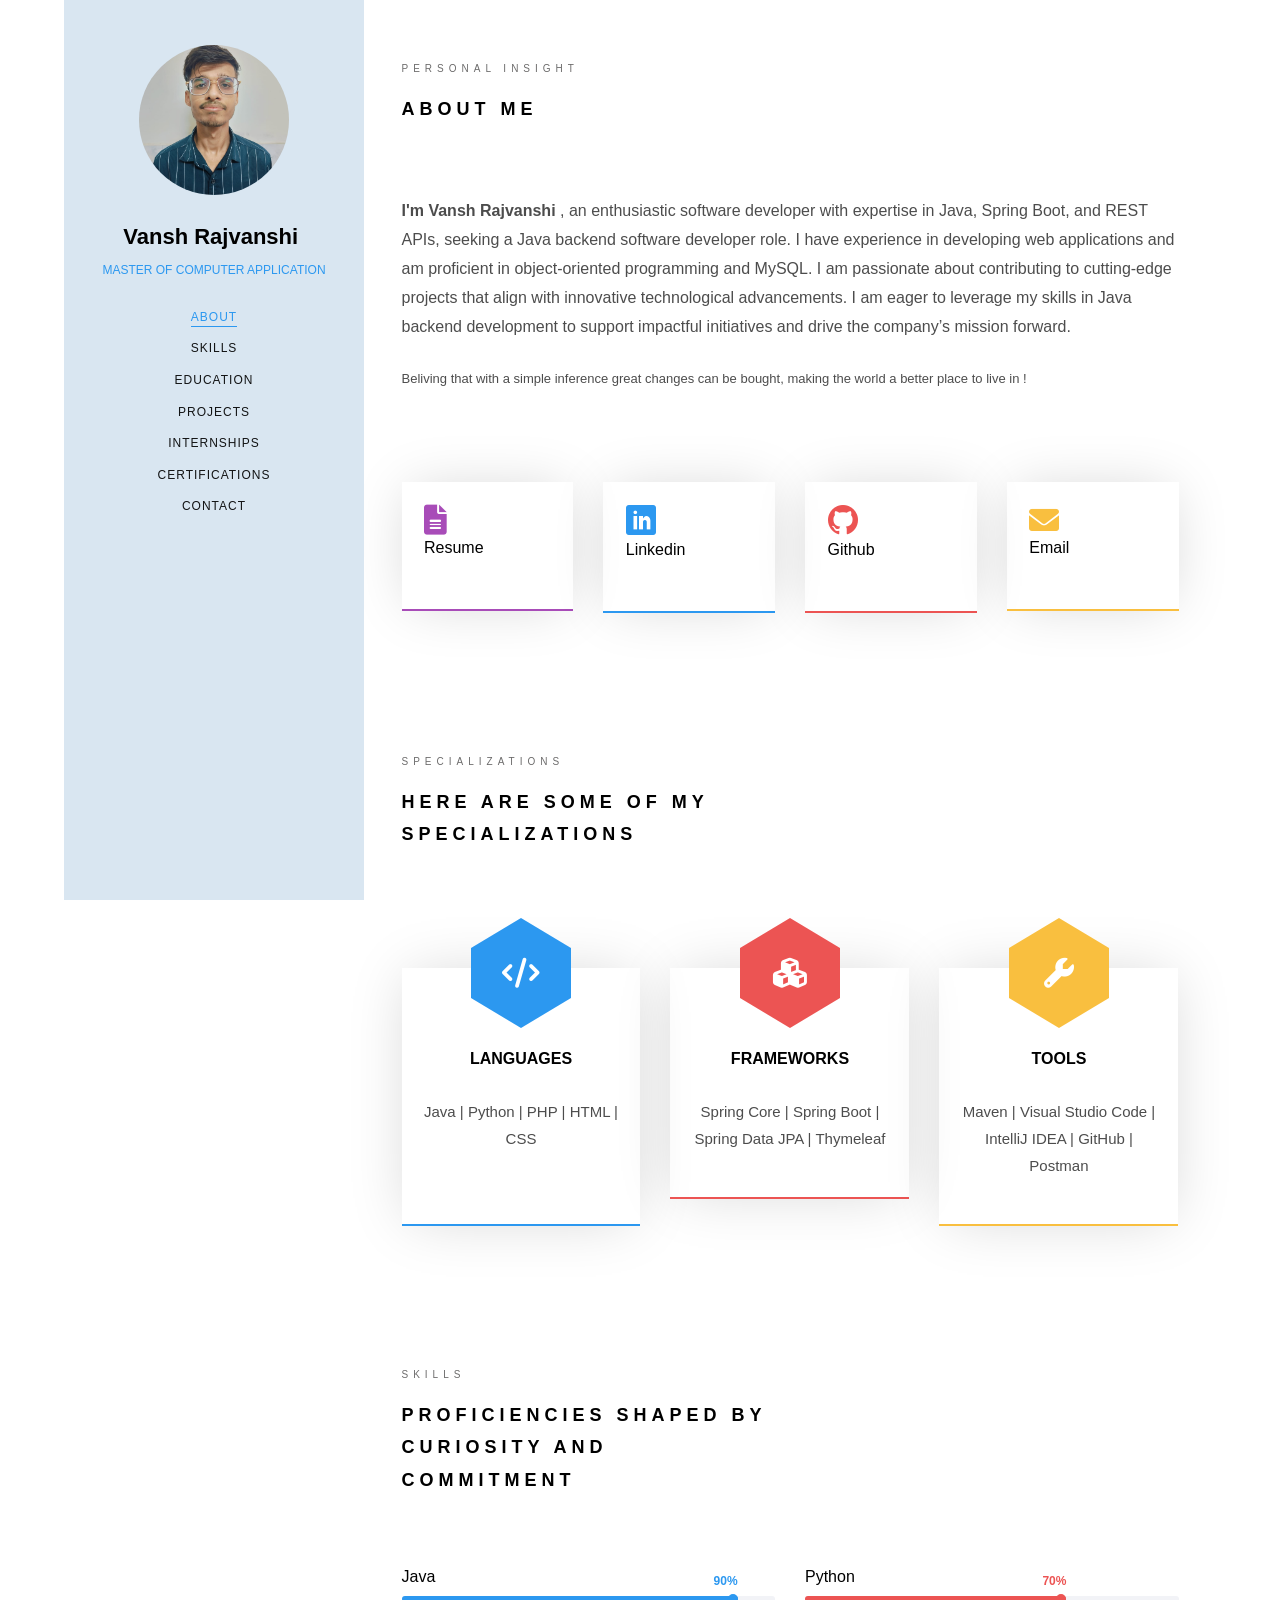
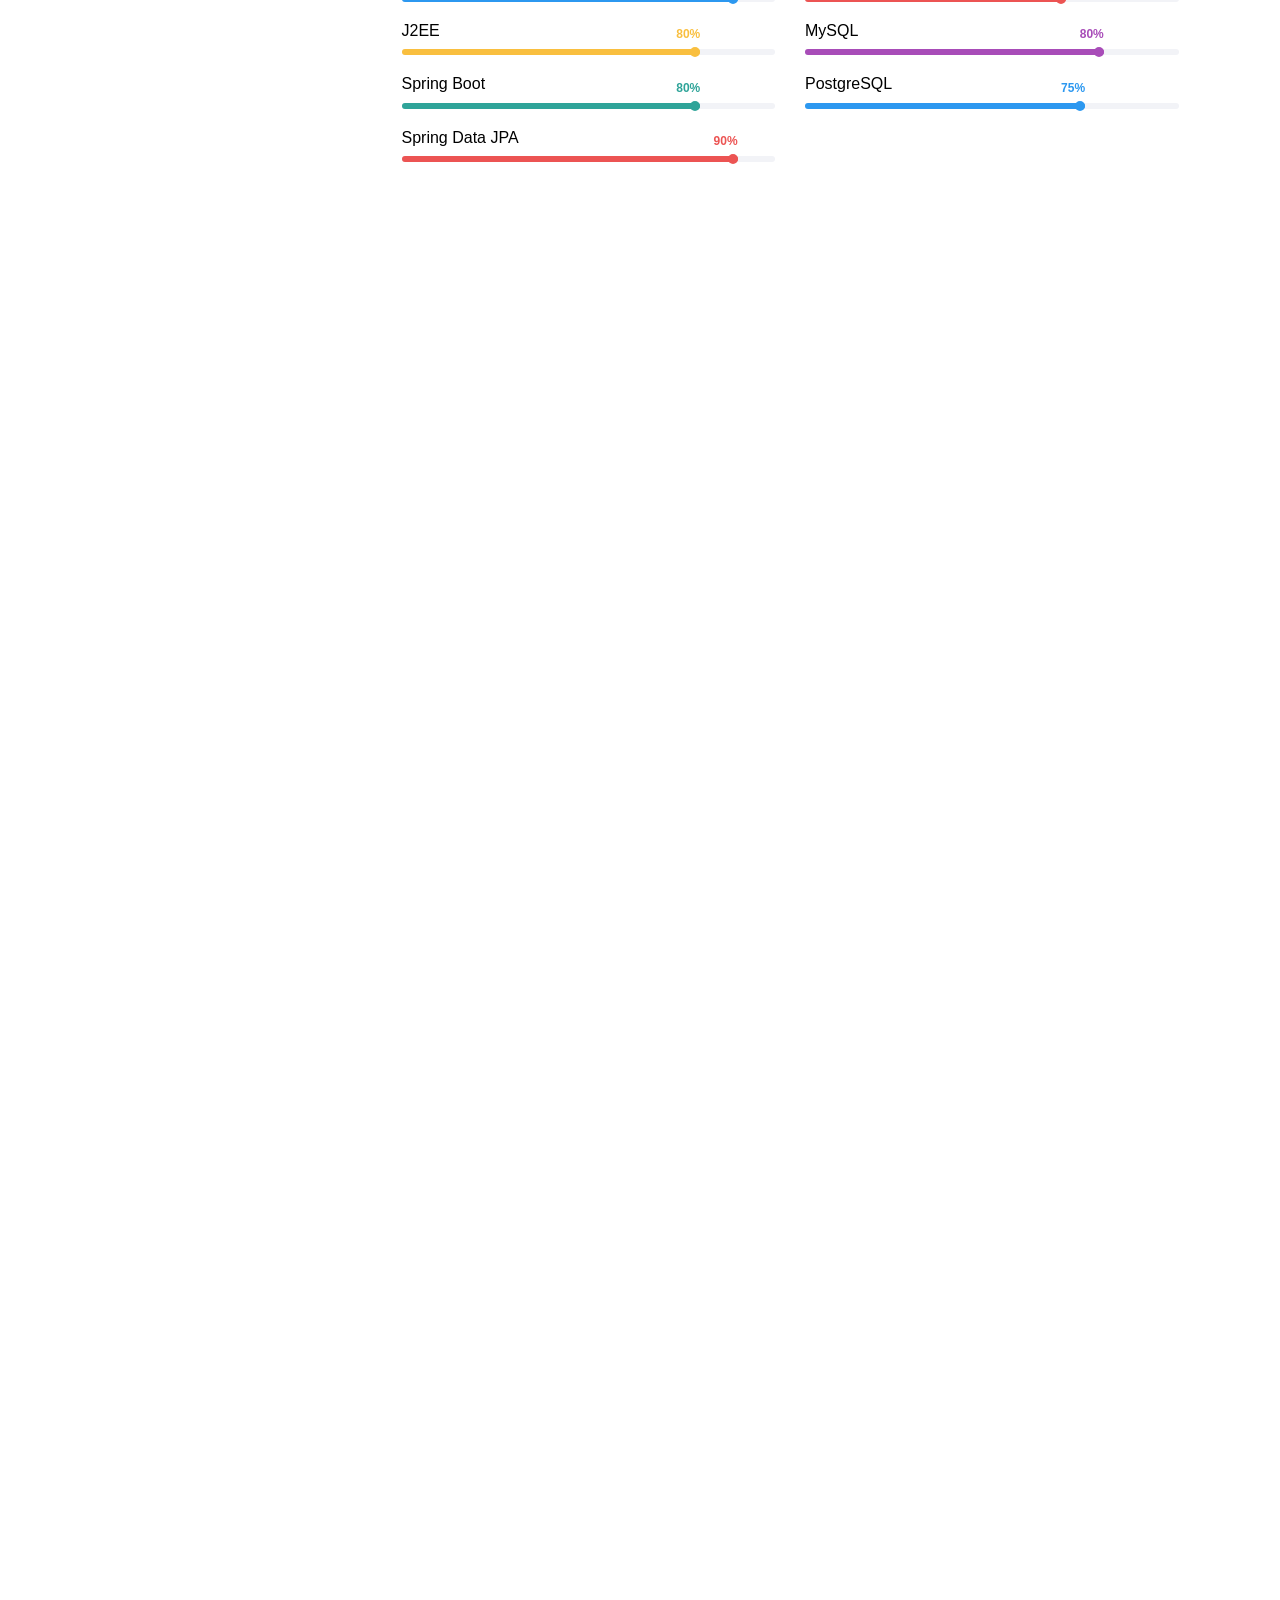
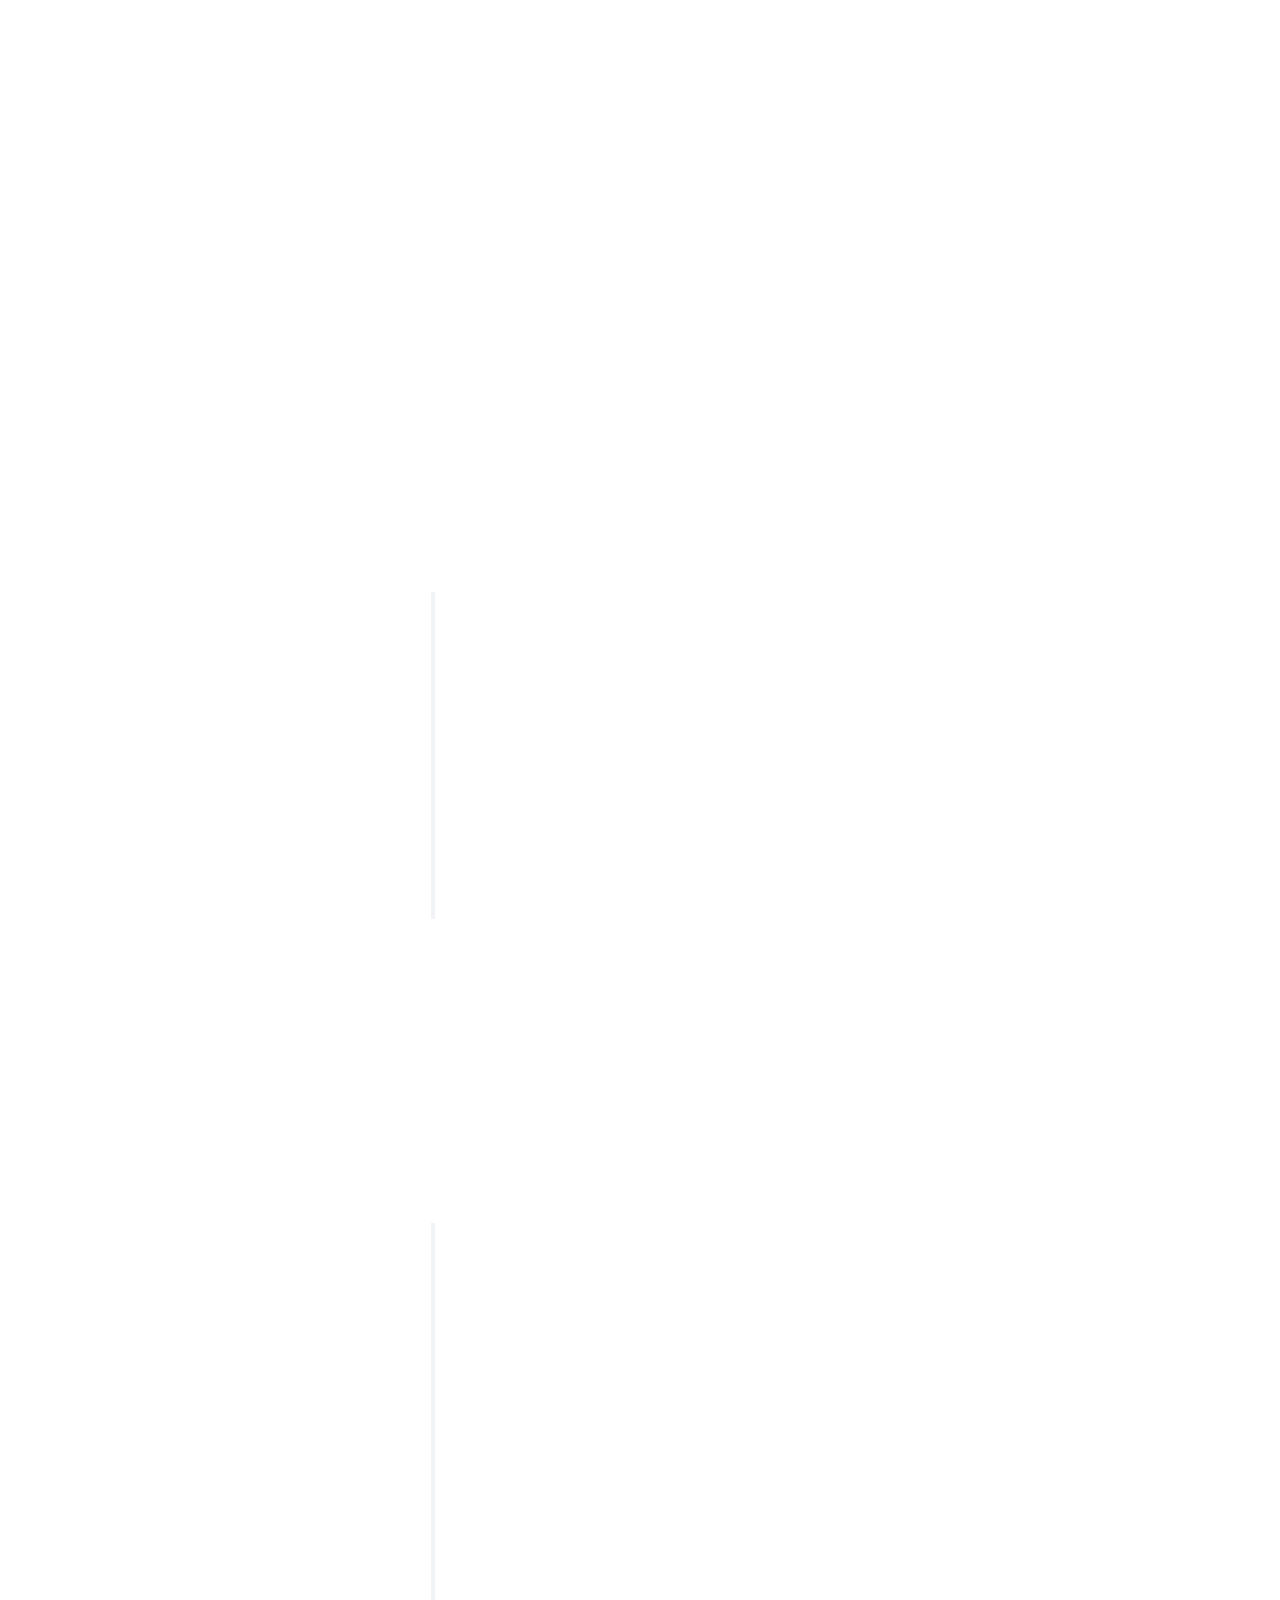
==== index.html @ 8a9438b8 "Add files via upload" ====
<!DOCTYPE HTML>
<html>

<head>
	<meta charset="utf-8">
	<meta http-equiv="X-UA-Compatible" content="IE=edge">
	<!-- Your Name in all caps -->
	<title>Vansh Rajvanshi</title>
	<meta name="viewport" content="width=device-width, initial-scale=1">
	<meta name="description" content="" />
	<meta name="keywords" content="" />
	<meta name="author" content="" />

	<meta property="og:title" content="" />
	<meta property="og:image" content="" />
	<meta property="og:url" content="" />
	<meta property="og:site_name" content="" />
	<meta property="og:description" content="" />
	<meta name="twitter:title" content="" />
	<meta name="twitter:image" content="" />
	<meta name="twitter:url" content="" />
	<meta name="twitter:card" content="" />

	<link rel="shortcut icon" href="images/christ_logo_color_circular.png" type="image/x-icon">

	<link href="https://fonts.googleapis.com/css?family=Quicksand:300,400,500,700" rel="stylesheet">
	<link href="https://fonts.googleapis.com/css?family=Playfair+Display:400,400i,700" rel="stylesheet">

	<link rel="stylesheet" href="css/animate.css">

	<link rel="stylesheet" href="css/icomoon.css">

	<link rel="stylesheet" href="css/bootstrap.css">

	<link rel="stylesheet" href="css/flexslider.css">

	<link rel="stylesheet" href="fonts/flaticon/font/flaticon.css">

	<link rel="stylesheet" href="css/owl.carousel.min.css">
	<link rel="stylesheet" href="css/owl.theme.default.min.css">

	<link rel="stylesheet" href="css/style.css">

	<link rel="stylesheet" href="https://cdnjs.cloudflare.com/ajax/libs/font-awesome/6.0.0-beta3/css/all.min.css">



	<script src="js/modernizr-2.6.2.min.js"></script>

</head>

<body>
	<!-- <nav id="brochure-main-menu" role="navigation" class="navbar_main">
		<div class="logo">
			<a href="https://sxca.edu.in/"><img src="images/download (1).jpeg" alt="University Logo"></a>St. Xavier's College
		</div>
	</nav> -->

	<div id="colorlib-page">
		<div class="container-wrap">
			<a href="#" class="js-colorlib-nav-toggle colorlib-nav-toggle" data-toggle="collapse" data-target="#navbar"
				aria-expanded="false" aria-controls="navbar"><i></i></a>
			<aside id="colorlib-aside" role="complementary" class="border js-fullheight">
				<div class="text-center">
					<div class="author-img" style="background-image: url(images/resumephoto.jpg);"></div>
					<!-- Add your name -->
					<h1 id="colorlib-logo"><a href="index.html">Vansh Rajvanshi</a></h1>
					<span class="position"><a
							href="https://www.upes.ac.in/admissions/mca">Master
							of Computer Application</a></span>
				</div>
				<nav id="colorlib-main-menu" role="navigation" class="navbar">
					<div id="navbar" class="collapse">
						<ul>

							<li><a href="#" data-nav-section="about">About</a></li>
							<li><a href="#" data-nav-section="skills">Skills</a></li>
							<li><a href="#" data-nav-section="education">Education</a></li>
							<li><a href="#" data-nav-section="projects">Projects</a></li>
							<li><a href="#" data-nav-section="internship">Internships</a></li>
							<li><a href="#" data-nav-section="certificate">Certifications</a></li>
							<li><a href="#" data-nav-section="contact">Contact</a></li>

						</ul>

					</div>
					<!-- <a class="brochure-link" href="https://cs-placements.github.io/mds-2023-25/" target="_blank">CLASS
						2023 - 25</a> -->
				</nav>




			</aside>


			<div id="colorlib-main">

				<section class="colorlib-about" data-section="about">
					<div class="colorlib-narrow-content">
						<div class="row">
							<div class="col-md-12">
								<div class="row row-bottom-padded-sm animate-box" data-animate-effect="fadeInLeft">
									<div class="col-md-12">
										<div class="about-desc">
											<span class="heading-meta">Personal Insight</span>
											<h2 class="colorlib-heading">About Me</h2>
											<!-- Change content of paragraph tag -->
											<p>
												<font size="3.5"><strong>I'm Vansh Rajvanshi </strong>, an enthusiastic software developer with expertise in Java, Spring Boot, and REST APIs, seeking a Java backend software developer role. I have experience in developing web applications and am proficient in object-oriented programming and MySQL. I am passionate about contributing to cutting-edge projects that align with innovative technological advancements. I am eager to leverage my skills in Java backend development to support impactful initiatives and drive the company’s mission forward.</font>
											</p>
											<font size="2.8">Beliving that with a simple inference great changes can be
												bought, making the world a better place to live in ! </font>
											<p>&nbsp;<br>&nbsp;</p>

										</div>
									</div>
								</div>
								<div class="row">
									<div class="col-md-3 animate-box" data-animate-effect="fadeInLeft">
										<!-- Edit google drive Link -->
										<a href="https://drive.google.com/file/d/1S_hrROeA42HCPHETrf3MMw9Dq-AOpuk0/view?usp=drive_link"
											target="_blank">
											<div class="services color-4">
												<span class="icon2">
													<i class="fas fa-file-alt"></i>
													<h3>Resume</h3>
												</span>
											</div>
										</a>
									</div>

									<div class="col-md-3 animate-box" data-animate-effect="fadeInLeft">
										<!-- Edit Link -->
										<a href="https://www.linkedin.com/in/vansh-rajvanshi-6b6524280/" target="_blank">
											<div class="services color-1">
												<span class="icon2">
													<i class="icon-linkedin2"></i>
													<h3>Linkedin</h3>
												</span>
											</div>
										</a>
									</div>

									<div class="col-md-3 animate-box" data-animate-effect="fadeInRight">
										<!-- Edit Link -->
										<a href="https://github.com/vansh-rajvanshi" target="_blank">
											<div class="services color-2">
												<span class="icon2">
													<i class="icon-github"></i>
													<h3>Github</h3>
												</span>
											</div>
										</a>
									</div>

									<!-- Remove this div if you don't have account on Kaggle -->
									<div class="col-md-3 animate-box" data-animate-effect="fadeInTop">
										<a href="mailto:vanshrajvanshi2001@gmail.com"> <!-- Replace with your email address -->
											<div class="services color-3">
												<span class="icon2">
													<i class="fas fa-envelope"></i>
													<h3>Email</h3>
												</span>
											</div>
										</a>
									</div>									
								</div>

							</div>
						</div>
					</div>
				</section>

				<section class="colorlib-services" data-section="services">
					<div class="colorlib-narrow-content">
						<div class="row">
							<div class="col-md-6 col-md-offset-3 col-md-pull-3 animate-box"
								data-animate-effect="fadeInLeft">
								<span class="heading-meta">Specializations</span>
								<h2 class="colorlib-heading">Here are some of my specializations</h2>
							</div>
						</div>
						<div class="row row-pt-md">
							<div class="col-md-4 text-center animate-box">
								<div class="services color-1">
									<span class="icon">
										<i class="fa-solid fa-code"></i>
									</span>
									<div class="desc">
										<!-- Edit content for your specialization -->
										<h3>Languages</h3>
										<p>Java | Python | PHP | HTML | CSS
											<br><br>
										</p>
									</div>
								</div>
							</div>

							<!-- Remove this div if you have only one specialization -->
							<div class="col-md-4 text-center animate-box">
								<div class="services color-2">
									<span class="icon">
										<i class="fa-solid fa-cubes"></i>
									</span>
									<div class="desc">
										<!-- Edit content for your specialization -->
										<h3>Frameworks</h3>
										<p>Spring Core | Spring Boot | Spring Data JPA | Thymeleaf </p>
									</div>
								</div>
							</div>

							<!-- Remove this div if you have only two specialization -->
							<div class="col-md-4 text-center animate-box">
								<div class="services color-3">
									<span class="icon">
										<i class="fa-solid fa-wrench"></i>
									</span>
									<div class="desc">
										<!-- Edit content for your specialization -->
										<h3>Tools</h3>
										<p>Maven | Visual Studio Code | IntelliJ IDEA | GitHub | Postman</p>
									</div>
								</div>
							</div>

				</section>


				<section class="colorlib-skills" data-section="skills">
					<div class="colorlib-narrow-content">
						<div class="row">
							<div class="col-md-6 col-md-offset-3 col-md-pull-3 animate-box"
								data-animate-effect="fadeInLeft">
								<span class="heading-meta">Skills</span>
								<h2 class="colorlib-heading animate-box">Proficiencies shaped by curiosity and
									commitment</h2>
							</div>
						</div>
						<div class="row">

							<!-- Edit content based on your Skills and percentages -->
							<div class="col-md-6 animate-box" data-animate-effect="fadeInLeft">
								<div class="progress-wrap">
									<h3>Java</h3>
									<div class="progress">
										<div class="progress-bar color-1" role="progressbar" aria-valuenow="90"
											aria-valuemin="0" aria-valuemax="100" style="width:90%">
											<span>90%</span>
										</div>
									</div>
								</div>
							</div>

							<div class="col-md-6 animate-box" data-animate-effect="fadeInRight">
								<div class="progress-wrap">
									<h3>Python</h3>
									<div class="progress">
										<div class="progress-bar color-2" role="progressbar" aria-valuenow="70%"
											aria-valuemin="0" aria-valuemax="100" style="width:70%">
											<span>70%</span>
										</div>
									</div>
								</div>
							</div>

							<div class="col-md-6 animate-box" data-animate-effect="fadeInLeft">
								<div class="progress-wrap">
									<h3>J2EE</h3>
									<div class="progress">
										<div class="progress-bar color-3" role="progressbar" aria-valuenow="80"
											aria-valuemin="0" aria-valuemax="100" style="width:80%">
											<span>80%</span>
										</div>
									</div>
								</div>
							</div>

							<div class="col-md-6 animate-box" data-animate-effect="fadeInRight">
								<div class="progress-wrap">
									<h3>MySQL</h3>
									<div class="progress">
										<div class="progress-bar color-4" role="progressbar" aria-valuenow="80"
											aria-valuemin="0" aria-valuemax="100" style="width:80%">
											<span>80%</span>
										</div>
									</div>
								</div>
							</div>

							<div class="col-md-6 animate-box" data-animate-effect="fadeInLeft">
								<div class="progress-wrap">
									<h3>Spring Boot</h3>
									<div class="progress">
										<div class="progress-bar color-5" role="progressbar" aria-valuenow="80"
											aria-valuemin="0" aria-valuemax="100" style="width:80%">
											<span>80%</span>
										</div>
									</div>
								</div>
							</div>

							<div class="col-md-6 animate-box" data-animate-effect="fadeInLeft">
								<div class="progress-wrap">
									<h3>PostgreSQL</h3>
									<div class="progress">
										<div class="progress-bar color-1" role="progressbar" aria-valuenow="75"
											aria-valuemin="0" aria-valuemax="100" style="width:75%">
											<span>75%</span>
										</div>
									</div>
								</div>
							</div>

							<div class="col-md-6 animate-box" data-animate-effect="fadeInLeft">
								<div class="progress-wrap">
									<h3>Spring Data JPA</h3>
									<div class="progress">
										<div class="progress-bar color-2" role="progressbar" aria-valuenow="90"
											aria-valuemin="0" aria-valuemax="100" style="width:90%">
											<span>90%</span>
										</div>
									</div>
								</div>
							</div>

							<div class="col-md-6 animate-box" data-animate-effect="fadeInLeft">
								<div class="progress-wrap">
									<h3>HTML</h3>
									<div class="progress">
										<div class="progress-bar color-2" role="progressbar" aria-valuenow="95"
											aria-valuemin="0" aria-valuemax="100" style="width:95%">
											<span>95%</span>
										</div>
									</div>
								</div>
							</div>

							<div class="col-md-6 animate-box" data-animate-effect="fadeInLeft">
								<div class="progress-wrap">
									<h3>REST APIs</h3>
									<div class="progress">
										<div class="progress-bar color-1" role="progressbar" aria-valuenow="80"
											aria-valuemin="0" aria-valuemax="100" style="width:80%">
											<span>80%</span>
										</div>
									</div>
								</div>
							</div>

							<div class="col-md-6 animate-box" data-animate-effect="fadeInRight">
								<div class="progress-wrap">
									<h3>CSS</h3>
									<div class="progress">
										<div class="progress-bar color-6" role="progressbar" aria-valuenow="70"
											aria-valuemin="0" aria-valuemax="100" style="width:70%">
											<span>70%</span>
										</div>
									</div>
								</div>
							</div>

							<div class="col-md-6 animate-box" data-animate-effect="fadeInLeft">
								<div class="progress-wrap">
									<h3>Thymeleaf</h3>
									<div class="progress">
										<div class="progress-bar color-1" role="progressbar" aria-valuenow="70"
											aria-valuemin="0" aria-valuemax="100" style="width:70%">
											<span>70%(learning)</span>
										</div>
									</div>
								</div>
							</div>

							<div class="col-md-6 animate-box" data-animate-effect="fadeInLeft">
								<div class="progress-wrap">
									<h3>PostMan</h3>
									<div class="progress">
										<div class="progress-bar color-1" role="progressbar" aria-valuenow="70"
											aria-valuemin="0" aria-valuemax="100" style="width:70%">
											<span>70%(learning)</span>
										</div>
									</div>
								</div>
							</div>
						</div>
					</div>
				</section>

				<section class="colorlib-education" data-section="education">
					<div class="colorlib-narrow-content">
						<div class="row">
							<div class="col-md-6 col-md-offset-3 col-md-pull-3 animate-box"
								data-animate-effect="fadeInLeft">
								<span class="heading-meta">Education</span>
								<h2 class="colorlib-heading animate-box">My Learning Path</h2>
							</div>
						</div>
						<div class="row">
							<div class="col-md-12 animate-box" data-animate-effect="fadeInLeft">
								<div class="fancy-collapse-panel">
									<div class="panel-group" id="accordion" role="tablist" aria-multiselectable="true">
										<div class="panel panel-default">
											<div class="panel-heading" role="tab" id="headingOne">
												<h4 class="panel-title">
												</h4>
											</div>
											<!-- Edit content based on your education details -->
											<div class="panel panel-default">
												<div class="panel-heading" role="tab" id="headingTwo">
													<h4 class="panel-title">
														<a class="collapsed" data-toggle="collapse"
															data-parent="#accordion" href="#collapseTwo"
															aria-expanded="false" aria-controls="collapseTwo">Master's of Computer Application
														</a>
													</h4>
												</div>
												<div id="collapseTwo" class="panel-collapse collapse" role="tabpanel"
													aria-labelledby="headingTwo">
													<div class="panel-body">
														<p>I am pursuing my Master's degree from the <strong>University of Petroleum and Energy Studies, Dehradun</strong>, with an 8.70 CGPA.</p>

														<ul>
															<li>SEMESTER I&nbsp;&nbsp;&nbsp;&nbsp;8.57 CGPA</li>
															<li>SEMESTER II&nbsp;&nbsp;&nbsp;&nbsp;8.70 CGPA </li>
														</ul>
													</div>
												</div>
											</div>

											<!-- Edit content based on your education details or remove div-->
											<div class="panel panel-default">
												<div class="panel-heading" role="tab" id="headingFour">
													<h4 class="panel-title">
														<a class="collapsed" data-toggle="collapse"
															data-parent="#accordion" href="#collapseFour"
															aria-expanded="false" aria-controls="collapseFour">Bachelor of Computer Applications
														</a>
													</h4>
												</div>
												<div id="collapseFour" class="panel-collapse collapse" role="tabpanel"
													aria-labelledby="headingFour">
													<div class="panel-body">
														<p>I completed my BCA from <strong>St. Xavier’s College (Autonomous), Ahmedabad</strong>, with a CGPA of 7.79.</p>
													</div>
												</div>
											</div>

											<!-- Edit content based on your education details or remove div-->
											<div class="panel panel-default">
												<div class="panel-heading" role="tab" id="headingFive">
													<h4 class="panel-title">
														<a class="collapsed" data-toggle="collapse"
															data-parent="#accordion" href="#collapseFive"
															aria-expanded="false" aria-controls="collapseFive">Schooling
														</a>
													</h4>
												</div>
												<div id="collapseFive" class="panel-collapse collapse" role="tabpanel"
													aria-labelledby="headingFive">
													<div class="panel-body">
														<p>I Completed my 12th Grade from <strong>M.G. Public School</strong> in 2020.</p>
														<p>I Completed my 10th Grade from <strong>G.C. Public School</strong> in 2018.</p>
													</div>
												</div>
											</div>															
										</div>
									</div>
								</div>
							</div>
						</div>
				</section>

				<!-- Remove this secion if you dont have Projects -->
				<section class="colorlib-services" data-section="projects">
					<div class="colorlib-narrow-content">
						<div class="row">
							<div class="col-md-6 col-md-offset-3 col-md-pull-3 animate-box"
								data-animate-effect="fadeInLeft">
								<span class="heading-meta">Projects</span>
								<h2 class="colorlib-heading">Portfolio of My Proven Expertise</h2>
							</div>
						</div>
						<div class="row row-pt-md">
							<div class="col-md-4 text-center animate-box">
								<div class="services color-1">
									<a href="https://github.com/vansh-rajvanshi" target="_blank">
										<span class="icon">
											<i class="icon-github"></i>
										</span>
									</a>
									<div class="desc">
										<!-- Edit content for your specialization -->
										<h3>E-commerce Website with Admin Panel</h3>
										<p>• Engineered a robust e-commerce platform with an admin panel streamlining management processes for over 50+ products.</p>
										<p>• Optimized data persistence and retrieval operations using Spring Data JPA, achieving a 30% reduction in query response times.</p>
										<p>• Integrated Thymeleaf to dynamically generate web pages, enhancing user interaction and maintaining a consistent experience across 8+ pages.</p>
										<p>• Crafted a responsive front-end with HTML and CSS, resulting in a 25% increase in mobile user engagement.</p>
										<p id="project-tool">Java | Spring Boot | Spring Data JPA | MySQL | HTML | CSS</p>
									</div>
								</div>
							</div>

							<!-- Remove this div if you have only one specialization -->
							<div class="col-md-4 text-center animate-box">
								<div class="services color-2">
									<a href="https://github.com/vansh-rajvanshi" target="_blank">
										<span class="icon">
											<i class="icon-github"></i>
										</span>
									</a>
									<div class="desc">
										<!-- Edit content for your specialization -->
										<h3>COVID-19 Tracker Application</h3>
										<p>• Architected a COVID-19 tracker that monitors and displays city-wise active cases, supporting 100+ cities across the country.</p>
										<p>• Leveraged the Covin.gov.in API to ingest real-time data in JSON format, ensuring 99.9% accuracy of active case information.</p>
										<p>• Designed an intuitive and responsive interface with HTML and CSS, resulting in a 40% improvement in user experience and accessibility.</p>
										<p>• Implemented efficient data caching mechanisms to reduce API call frequency by 50%, improving application load times and reducing server stress.</p>
										<p id="project-tool">Java | Spring Boot | HTML | CSS</p>
									</div>
								</div>
							</div>

							<!-- Remove this div if you have only two specialization -->
							<div class="col-md-4 text-center animate-box">
								<div class="services color-3">
									<a href="https://github.com/vansh-rajvanshi" target="_blank">
										<span class="icon">
											<i class="icon-github"></i>
										</span>
									</a>
									<div class="desc">
										<!-- Edit content for your specialization -->
										<h3>Alzheimer’s Disease Prediction</h3>
										<p>• Developed a sophisticated web application that analyzes brain MRI scans to predict the current stage of dementia.</p>
										<p>• Utilized a Convolutional Neural Network (CNN) within the Deep Learning framework, trained on a comprehensive dataset of 6,200 images, achieving an accuracy rate of 75%.</p>
										<p>• Engineered the frontend using HTML, CSS, and JavaScript, ensuring a seamless and user-friendly interface.</p>
										<p>• Designed the backend with Flask, enabling efficient data processing and model integration.</p>

										<p id="project-tool">Machine Learning | HTML | CSS | JavaScript</p>
									</div>
								</div>
							</div>

				</section>

				<!-- Remove this secion if you dont have Internships -->
				<section class="colorlib-Projects" data-section="internship">
					<div class="colorlib-narrow-content">
						<div class="row">
							<div class="col-md-6 col-md-offset-3 col-md-pull-3 animate-box"
								data-animate-effect="fadeInLeft">
								<span class="heading-meta">Internships</span>
								<h2 class="colorlib-heading animate-box">Areas I have earned experience in</h2>
							</div>
						</div>
						<div class="row">
							<div class="col-md-12">
								<div class="timeline-centered">
									<article class="timeline-entry animate-box" data-animate-effect="fadeInLeft">
										<div class="timeline-entry-inner">

											<div class="timeline-icon color-1">
												<i class="fas fa-laptop-code"></i>
											</div>
											<!-- Edit content based on your Internships -->
											<div class="timeline-label" , style="background: #e5edf4;">
												<h2><a href="#">Omfinitive</a> <span> </span></h2>
												<p id="project-tool">[May, 2022 - April, 2023]</p>
												<p>• Acquired practical expertise in frontend development, leveraging HTML, CSS, and JavaScript to create
													responsive and visually appealing web interfaces.
													• Contributed to backend development initiatives, effectively utilizing PHP to design and maintain server-side
													applications.
													• Engaged in a project-based internship, where I applied technical skills to develop and refine web
													applications, enhancing functionality and user experience.</p>
												<p id="project-tool">HTML| CSS | JAVASCRIPT | PHP</p>
											</div>
										</div>
									</article>

									<!-- Edit content based on your Internships or remove article tag -->
									<!-- <article class="timeline-entry animate-box" data-animate-effect="fadeInRight">
										<div class="timeline-entry-inner">
											<div class="timeline-icon color-2">
												<i class="fas fa-laptop-code"></i>
											</div>
											<div class="timeline-label" , style="background: #e5edf4;">
												<h2><a href="#">Brainy Beam Technologies Pvt Ltd</a> <span> </span></h2>
												<p id="project-tool">[Oct, 2023 - Jan, 2024]</p>
												<p>In this internship I learned Machine Learning models like Linear
													Regression, KMeans Clustering and Logistic Regression and worked on
													an E-commerce prediction project.</p>
												<p id="project-tool">Python | Machine Learning | Pipeline</p>
											</div>
										</div>
									</article> -->

									<article class="timeline-entry begin animate-box"
										data-animate-effect="fadeInBottom">
										<div class="timeline-entry-inner">
											<div class="timeline-icon color-none">
											</div>
										</div>
									</article>

								</div>
							</div>
						</div>
					</div>
				</section>

				<section class="colorlib-Projects" data-section="certificate">
					<div class="colorlib-narrow-content">
						<div class="row">
							<div class="col-md-6 col-md-offset-3 col-md-pull-3 animate-box"
								data-animate-effect="fadeInLeft">
								<span class="heading-meta">Certifications</span>
								<h2 class="colorlib-heading animate-box">Skills I am certified for</h2>
							</div>
						</div>
						<div class="row">
							<div class="col-md-12">
								<div class="timeline-centered">
									<article class="timeline-entry animate-box" data-animate-effect="fadeInLeft">
										<div class="timeline-entry-inner">

											<div class="timeline-icon color-1">
												<i class="icon-pen2"></i>
											</div>
											<!-- Edit content based on your Certifications -->
											<div class="timeline-label">
												<h2><a href="#">Java Full Stack</a> <span></span></h2>
												<p id="project-tool">~ from Code for Success</p>
												<p>Certified by Ashwani Kumar, a senior software developer at Airtel. The certification covers Java from beginner to advanced level.</p>
											</div>
											
										</div>
									</article>

									<!-- Edit content based on your Certifications or remove article tag -->
									<article class="timeline-entry animate-box" data-animate-effect="fadeInRight">
										<div class="timeline-entry-inner">
											<div class="timeline-icon color-2">
												<i class="icon-pen2"></i>
											</div>
											<div class="timeline-label">
												<h2><a href="#">DSA with Java</a> <span></span></h2>
												<p id="project-tool">~ from Apna College</p>
												<p>Certified in Data Structures and Algorithms.</p>
											</div>
										</div>
									</article>
									

									<!-- Edit content based on your Certifications or remove article tag -->
									<!-- <article class="timeline-entry animate-box" data-animate-effect="fadeInLeft">
										<div class="timeline-entry-inner">
											<div class="timeline-icon color-3">
												<i class="icon-pen2"></i>
											</div>
											<div class="timeline-label">
												<h2><a href="#">Introduction to AI and NLP</a> <span></span></h2>
												<p id="project-tool">~ from Google | Microsoft</p>
												<p>Infosys Springboard has been best opensource platform to get my
													fundamentals developed in field of Artificial Intelligence</p>
											</div>
										</div>
									</article>


									<article class="timeline-entry begin animate-box"
										data-animate-effect="fadeInBottom">
										<div class="timeline-entry-inner">
											<div class="timeline-icon color-none">
											</div>
										</div>
									</article> -->
								</div>
							</div>
						</div>
					</div>
				</section>

				<section class="colorlib-contact" data-section="contact">
					<div class="colorlib-narrow-content">
						<div class="row">
							<div class="col-md-6 col-md-offset-3 col-md-pull-3 animate-box"
								data-animate-effect="fadeInLeft">
								<span class="heading-meta">Get in Touch</span>
								<h2 class="colorlib-heading">Contact</h2>
							</div>
						</div>
						<div class="row">
							<div class="col-md-10">
								<div class="colorlib-feature colorlib-feature-sm animate-box"
									data-animate-effect="fadeInLeft">
									<div class="colorlib-icon">
										<i class="icon-globe-outline"></i>
									</div>
									<div class="colorlib-text">
										<!-- Edit your mail id -->
										<p><a href="#">vanshrajvanshi2001@gmail.com</a></p>
									</div>
								</div>

								<div class="colorlib-feature colorlib-feature-sm animate-box"
									data-animate-effect="fadeInLeft">
									<div class="colorlib-icon">
										<i class="icon-map"></i>
									</div>
									<div class="colorlib-text">
										<!-- Edit your contact address -->
										<div class="addresses">
											<p class="address-divider">52/1 Nawab Ganj west Hanuman Chowk Muzaffarnagar Uttar Pradesh- 251002</p>
											<p>751/2 Krishna Puri Muzaffarnagar Uttar Pradesh- 251002</p>
										</div>
									</div>
								</div>

								<!-- Edit your contact address or you can remove this div -->
								<div class="colorlib-feature colorlib-feature-sm animate-box"
									data-animate-effect="fadeInLeft">
									<div class="colorlib-icon">
										<i class="icon-phone"></i>
									</div>
									<div class="colorlib-text">
										<p><a href="tel: 8553441091">+91 9389448951</a></p>
									</div>
								</div>

							</div>

						</div>
					</div>
				</section>

			</div><!-- end:colorlib-main -->
		</div><!-- end:container-wrap -->
	</div><!-- end:colorlib-page -->


	<!-- jQuery -->
	<script src="js/jquery.min.js"></script>
	<!-- jQuery Easing -->
	<script src="js/jquery.easing.1.3.js"></script>
	<!-- Bootstrap -->
	<script src="js/bootstrap.min.js"></script>
	<!-- Waypoints -->
	<script src="js/jquery.waypoints.min.js"></script>
	<!-- Flexslider -->
	<script src="js/jquery.flexslider-min.js"></script>
	<!-- Owl carousel -->
	<script src="js/owl.carousel.min.js"></script>
	<!-- Counters -->
	<script src="js/jquery.countTo.js"></script>


	<!-- MAIN JS -->
	<script src="js/main.js"></script>

</body>

</html>
---- css/icomoon.css ----
@font-face {
  font-family: 'icomoon';
  src:  url('fonts/icomoon.eot?6py85u');
  src:  url('fonts/icomoon.eot?6py85u#iefix') format('embedded-opentype'),
    url('fonts/icomoon.ttf?6py85u') format('truetype'),
    url('fonts/icomoon.woff?6py85u') format('woff'),
    url('fonts/icomoon.svg?6py85u#icomoon') format('svg');
  font-weight: normal;
  font-style: normal;
}

[class^="icon-"], [class*=" icon-"] {
  /* use !important to prevent issues with browser extensions that change fonts */
  font-family: 'icomoon' !important;
  speak: none;
  font-style: normal;
  font-weight: normal;
  font-variant: normal;
  text-transform: none;
  line-height: 1;

  /* Better Font Rendering =========== */
  -webkit-font-smoothing: antialiased;
  -moz-osx-font-smoothing: grayscale;
}

.icon-times:before {
  content: "\e930";
}
.icon-tick:before {
  content: "\e931";
}
.icon-plus:before {
  content: "\e932";
}
.icon-minus:before {
  content: "\e933";
}
.icon-equals:before {
  content: "\e934";
}
.icon-divide:before {
  content: "\e935";
}
.icon-chevron-right:before {
  content: "\e936";
}
.icon-chevron-left:before {
  content: "\e937";
}
.icon-arrow-right-thick:before {
  content: "\e938";
}
.icon-arrow-left-thick:before {
  content: "\e939";
}
.icon-th-small:before {
  content: "\e93a";
}
.icon-th-menu:before {
  content: "\e93b";
}
.icon-th-list:before {
  content: "\e93c";
}
.icon-th-large:before {
  content: "\e93d";
}
.icon-home:before {
  content: "\e93e";
}
.icon-arrow-forward:before {
  content: "\e93f";
}
.icon-arrow-back:before {
  content: "\e940";
}
.icon-rss:before {
  content: "\e941";
}
.icon-location:before {
  content: "\e942";
}
.icon-link:before {
  content: "\e943";
}
.icon-image:before {
  content: "\e944";
}
.icon-arrow-up-thick:before {
  content: "\e945";
}
.icon-arrow-down-thick:before {
  content: "\e946";
}
.icon-starburst:before {
  content: "\e947";
}
.icon-starburst-outline:before {
  content: "\e948";
}
.icon-star3:before {
  content: "\e949";
}
.icon-flow-children:before {
  content: "\e94a";
}
.icon-export:before {
  content: "\e94b";
}
.icon-delete2:before {
  content: "\e94c";
}
.icon-delete-outline:before {
  content: "\e94d";
}
.icon-cloud-storage:before {
  content: "\e94e";
}
.icon-wi-fi:before {
  content: "\e94f";
}
.icon-heart:before {
  content: "\e950";
}
.icon-flash:before {
  content: "\e951";
}
.icon-cancel:before {
  content: "\e952";
}
.icon-backspace:before {
  content: "\e953";
}
.icon-attachment:before {
  content: "\e954";
}
.icon-arrow-move:before {
  content: "\e955";
}
.icon-warning:before {
  content: "\e956";
}
.icon-user:before {
  content: "\e957";
}
.icon-radar:before {
  content: "\e958";
}
.icon-lock-open:before {
  content: "\e959";
}
.icon-lock-closed:before {
  content: "\e95a";
}
.icon-location-arrow:before {
  content: "\e95b";
}
.icon-info:before {
  content: "\e95c";
}
.icon-user-delete:before {
  content: "\e95d";
}
.icon-user-add:before {
  content: "\e95e";
}
.icon-media-pause:before {
  content: "\e95f";
}
.icon-group:before {
  content: "\e960";
}
.icon-chart-pie:before {
  content: "\e961";
}
.icon-chart-line:before {
  content: "\e962";
}
.icon-chart-bar:before {
  content: "\e963";
}
.icon-chart-area:before {
  content: "\e964";
}
.icon-video:before {
  content: "\e965";
}
.icon-point-of-interest:before {
  content: "\e966";
}
.icon-infinity:before {
  content: "\e967";
}
.icon-globe:before {
  content: "\e968";
}
.icon-eye:before {
  content: "\e969";
}
.icon-cog:before {
  content: "\e96a";
}
.icon-camera:before {
  content: "\e96b";
}
.icon-upload:before {
  content: "\e96c";
}
.icon-scissors:before {
  content: "\e96d";
}
.icon-refresh:before {
  content: "\e96e";
}
.icon-pin:before {
  content: "\e96f";
}
.icon-key:before {
  content: "\e970";
}
.icon-info-large:before {
  content: "\e971";
}
.icon-eject:before {
  content: "\e972";
}
.icon-download:before {
  content: "\e973";
}
.icon-zoom:before {
  content: "\e974";
}
.icon-zoom-out:before {
  content: "\e975";
}
.icon-zoom-in:before {
  content: "\e976";
}
.icon-sort-numerically:before {
  content: "\e977";
}
.icon-sort-alphabetically:before {
  content: "\e978";
}
.icon-input-checked:before {
  content: "\e979";
}
.icon-calender:before {
  content: "\e97a";
}
.icon-world2:before {
  content: "\e97b";
}
.icon-notes:before {
  content: "\e97c";
}
.icon-code:before {
  content: "\e97d";
}
.icon-arrow-sync:before {
  content: "\e97e";
}
.icon-arrow-shuffle:before {
  content: "\e97f";
}
.icon-arrow-repeat:before {
  content: "\e980";
}
.icon-arrow-minimise:before {
  content: "\e981";
}
.icon-arrow-maximise:before {
  content: "\e982";
}
.icon-arrow-loop:before {
  content: "\e983";
}
.icon-anchor:before {
  content: "\e984";
}
.icon-spanner:before {
  content: "\e985";
}
.icon-puzzle:before {
  content: "\e986";
}
.icon-power:before {
  content: "\e987";
}
.icon-plane:before {
  content: "\e988";
}
.icon-pi:before {
  content: "\e989";
}
.icon-phone:before {
  content: "\e98a";
}
.icon-microphone2:before {
  content: "\e98b";
}
.icon-media-rewind:before {
  content: "\e98c";
}
.icon-flag:before {
  content: "\e98d";
}
.icon-adjust-brightness:before {
  content: "\e98e";
}
.icon-waves:before {
  content: "\e98f";
}
.icon-social-twitter:before {
  content: "\e990";
}
.icon-social-facebook:before {
  content: "\e991";
}
.icon-social-dribbble:before {
  content: "\e992";
}
.icon-media-stop:before {
  content: "\e993";
}
.icon-media-record:before {
  content: "\e994";
}
.icon-media-play:before {
  content: "\e995";
}
.icon-media-fast-forward:before {
  content: "\e996";
}
.icon-media-eject:before {
  content: "\e997";
}
.icon-social-vimeo:before {
  content: "\e998";
}
.icon-social-tumbler:before {
  content: "\e999";
}
.icon-social-skype:before {
  content: "\e99a";
}
.icon-social-pinterest:before {
  content: "\e99b";
}
.icon-social-linkedin:before {
  content: "\e99c";
}
.icon-social-last-fm:before {
  content: "\e99d";
}
.icon-social-github:before {
  content: "\e99e";
}
.icon-social-flickr:before {
  content: "\e99f";
}
.icon-at:before {
  content: "\e9a0";
}
.icon-times-outline:before {
  content: "\e9a1";
}
.icon-plus-outline:before {
  content: "\e9a2";
}
.icon-minus-outline:before {
  content: "\e9a3";
}
.icon-tick-outline:before {
  content: "\e9a4";
}
.icon-th-large-outline:before {
  content: "\e9a5";
}
.icon-equals-outline:before {
  content: "\e9a6";
}
.icon-divide-outline:before {
  content: "\e9a7";
}
.icon-chevron-right-outline:before {
  content: "\e9a8";
}
.icon-chevron-left-outline:before {
  content: "\e9a9";
}
.icon-arrow-right-outline:before {
  content: "\e9aa";
}
.icon-arrow-left-outline:before {
  content: "\e9ab";
}
.icon-th-small-outline:before {
  content: "\e9ac";
}
.icon-th-menu-outline:before {
  content: "\e9ad";
}
.icon-th-list-outline:before {
  content: "\e9ae";
}
.icon-news2:before {
  content: "\e9b1";
}
.icon-home-outline:before {
  content: "\e9b2";
}
.icon-arrow-up-outline:before {
  content: "\e9b3";
}
.icon-arrow-forward-outline:before {
  content: "\e9b4";
}
.icon-arrow-down-outline:before {
  content: "\e9b5";
}
.icon-arrow-back-outline:before {
  content: "\e9b6";
}
.icon-trash3:before {
  content: "\e9b7";
}
.icon-rss-outline:before {
  content: "\e9b8";
}
.icon-message:before {
  content: "\e9b9";
}
.icon-location-outline:before {
  content: "\e9ba";
}
.icon-link-outline:before {
  content: "\e9bb";
}
.icon-image-outline:before {
  content: "\e9bc";
}
.icon-export-outline:before {
  content: "\e9bd";
}
.icon-cross:before {
  content: "\e9be";
}
.icon-wi-fi-outline:before {
  content: "\e9bf";
}
.icon-star-outline:before {
  content: "\e9c0";
}
.icon-media-pause-outline:before {
  content: "\e9c1";
}
.icon-mail:before {
  content: "\e9c2";
}
.icon-heart-outline:before {
  content: "\e9c3";
}
.icon-flash-outline:before {
  content: "\e9c4";
}
.icon-cancel-outline:before {
  content: "\e9c5";
}
.icon-beaker:before {
  content: "\e9c6";
}
.icon-arrow-move-outline:before {
  content: "\e9c7";
}
.icon-watch2:before {
  content: "\e9c8";
}
.icon-warning-outline:before {
  content: "\e9c9";
}
.icon-time:before {
  content: "\e9ca";
}
.icon-radar-outline:before {
  content: "\e9cb";
}
.icon-lock-open-outline:before {
  content: "\e9cc";
}
.icon-location-arrow-outline:before {
  content: "\e9cd";
}
.icon-info-outline:before {
  content: "\e9ce";
}
.icon-backspace-outline:before {
  content: "\e9cf";
}
.icon-attachment-outline:before {
  content: "\e9d0";
}
.icon-user-outline:before {
  content: "\e9d1";
}
.icon-user-delete-outline:before {
  content: "\e9d2";
}
.icon-user-add-outline:before {
  content: "\e9d3";
}
.icon-lock-closed-outline:before {
  content: "\e9d4";
}
.icon-group-outline:before {
  content: "\e9d5";
}
.icon-chart-pie-outline:before {
  content: "\e9d6";
}
.icon-chart-line-outline:before {
  content: "\e9d7";
}
.icon-chart-bar-outline:before {
  content: "\e9d8";
}
.icon-chart-area-outline:before {
  content: "\e9d9";
}
.icon-video-outline:before {
  content: "\e9da";
}
.icon-point-of-interest-outline:before {
  content: "\e9db";
}
.icon-map:before {
  content: "\e9dc";
}
.icon-key-outline:before {
  content: "\e9dd";
}
.icon-infinity-outline:before {
  content: "\e9de";
}
.icon-globe-outline:before {
  content: "\e9df";
}
.icon-eye-outline:before {
  content: "\e9e0";
}
.icon-cog-outline:before {
  content: "\e9e1";
}
.icon-camera-outline:before {
  content: "\e9e2";
}
.icon-upload-outline:before {
  content: "\e9e3";
}
.icon-support:before {
  content: "\e9e4";
}
.icon-scissors-outline:before {
  content: "\e9e5";
}
.icon-refresh-outline:before {
  content: "\e9e6";
}
.icon-info-large-outline:before {
  content: "\e9e7";
}
.icon-eject-outline:before {
  content: "\e9e8";
}
.icon-download-outline:before {
  content: "\e9e9";
}
.icon-battery-mid:before {
  content: "\e9ea";
}
.icon-battery-low:before {
  content: "\e9eb";
}
.icon-battery-high:before {
  content: "\e9ec";
}
.icon-zoom-outline:before {
  content: "\e9ed";
}
.icon-zoom-out-outline:before {
  content: "\e9ee";
}
.icon-zoom-in-outline:before {
  content: "\e9ef";
}
.icon-tag3:before {
  content: "\e9f0";
}
.icon-tabs-outline:before {
  content: "\e9f1";
}
.icon-pin-outline:before {
  content: "\e9f2";
}
.icon-message-typing:before {
  content: "\e9f3";
}
.icon-directions:before {
  content: "\e9f4";
}
.icon-battery-full:before {
  content: "\e9f5";
}
.icon-battery-charge:before {
  content: "\e9f6";
}
.icon-pipette:before {
  content: "\e9f7";
}
.icon-pencil:before {
  content: "\e9f8";
}
.icon-folder:before {
  content: "\e9f9";
}
.icon-folder-delete:before {
  content: "\e9fa";
}
.icon-folder-add:before {
  content: "\e9fb";
}
.icon-edit:before {
  content: "\e9fc";
}
.icon-document:before {
  content: "\e9fd";
}
.icon-document-delete:before {
  content: "\e9fe";
}
.icon-document-add:before {
  content: "\e9ff";
}
.icon-brush:before {
  content: "\ea00";
}
.icon-thumbs-up:before {
  content: "\ea01";
}
.icon-thumbs-down:before {
  content: "\ea02";
}
.icon-pen:before {
  content: "\ea03";
}
.icon-sort-numerically-outline:before {
  content: "\ea04";
}
.icon-sort-alphabetically-outline:before {
  content: "\ea05";
}
.icon-social-last-fm-circular:before {
  content: "\ea06";
}
.icon-social-github-circular:before {
  content: "\ea07";
}
.icon-compass:before {
  content: "\ea08";
}
.icon-bookmark:before {
  content: "\ea09";
}
.icon-input-checked-outline:before {
  content: "\ea0a";
}
.icon-code-outline:before {
  content: "\ea0b";
}
.icon-calender-outline:before {
  content: "\ea0c";
}
.icon-business-card:before {
  content: "\ea0d";
}
.icon-arrow-up:before {
  content: "\ea0e";
}
.icon-arrow-sync-outline:before {
  content: "\ea0f";
}
.icon-arrow-right:before {
  content: "\ea10";
}
.icon-arrow-repeat-outline:before {
  content: "\ea11";
}
.icon-arrow-loop-outline:before {
  content: "\ea12";
}
.icon-arrow-left:before {
  content: "\ea13";
}
.icon-flow-switch:before {
  content: "\ea14";
}
.icon-flow-parallel:before {
  content: "\ea15";
}
.icon-flow-merge:before {
  content: "\ea16";
}
.icon-document-text:before {
  content: "\ea17";
}
.icon-clipboard:before {
  content: "\ea18";
}
.icon-calculator:before {
  content: "\ea19";
}
.icon-arrow-minimise-outline:before {
  content: "\ea1a";
}
.icon-arrow-maximise-outline:before {
  content: "\ea1b";
}
.icon-arrow-down:before {
  content: "\ea1c";
}
.icon-gift:before {
  content: "\ea1d";
}
.icon-film:before {
  content: "\ea1e";
}
.icon-database:before {
  content: "\ea1f";
}
.icon-bell:before {
  content: "\ea20";
}
.icon-anchor-outline:before {
  content: "\ea21";
}
.icon-adjust-contrast:before {
  content: "\ea22";
}
.icon-world-outline:before {
  content: "\ea23";
}
.icon-shopping-bag:before {
  content: "\ea24";
}
.icon-power-outline:before {
  content: "\ea25";
}
.icon-notes-outline:before {
  content: "\ea26";
}
.icon-device-tablet:before {
  content: "\ea27";
}
.icon-device-phone:before {
  content: "\ea28";
}
.icon-device-laptop:before {
  content: "\ea29";
}
.icon-device-desktop:before {
  content: "\ea2a";
}
.icon-briefcase:before {
  content: "\ea2b";
}
.icon-stopwatch:before {
  content: "\ea2c";
}
.icon-spanner-outline:before {
  content: "\ea2d";
}
.icon-puzzle-outline:before {
  content: "\ea2e";
}
.icon-printer:before {
  content: "\ea2f";
}
.icon-pi-outline:before {
  content: "\ea30";
}
.icon-lightbulb:before {
  content: "\ea31";
}
.icon-flag-outline:before {
  content: "\ea32";
}
.icon-contacts:before {
  content: "\ea33";
}
.icon-archive2:before {
  content: "\ea34";
}
.icon-weather-stormy:before {
  content: "\ea35";
}
.icon-weather-shower:before {
  content: "\ea36";
}
.icon-weather-partly-sunny:before {
  content: "\ea37";
}
.icon-weather-downpour:before {
  content: "\ea38";
}
.icon-weather-cloudy:before {
  content: "\ea39";
}
.icon-plane-outline:before {
  content: "\ea3a";
}
.icon-phone-outline:before {
  content: "\ea3b";
}
.icon-microphone-outline:before {
  content: "\ea3c";
}
.icon-weather-windy:before {
  content: "\ea3d";
}
.icon-weather-windy-cloudy:before {
  content: "\ea3e";
}
.icon-weather-sunny:before {
  content: "\ea3f";
}
.icon-weather-snow:before {
  content: "\ea40";
}
.icon-weather-night:before {
  content: "\ea41";
}
.icon-media-stop-outline:before {
  content: "\ea42";
}
.icon-media-rewind-outline:before {
  content: "\ea43";
}
.icon-media-record-outline:before {
  content: "\ea44";
}
.icon-media-play-outline:before {
  content: "\ea45";
}
.icon-media-fast-forward-outline:before {
  content: "\ea46";
}
.icon-media-eject-outline:before {
  content: "\ea47";
}
.icon-wine:before {
  content: "\ea48";
}
.icon-waves-outline:before {
  content: "\ea49";
}
.icon-ticket:before {
  content: "\ea4a";
}
.icon-tags:before {
  content: "\ea4b";
}
.icon-plug:before {
  content: "\ea4c";
}
.icon-headphones:before {
  content: "\ea4d";
}
.icon-credit-card:before {
  content: "\ea4e";
}
.icon-coffee:before {
  content: "\ea4f";
}
.icon-book:before {
  content: "\ea50";
}
.icon-beer:before {
  content: "\ea51";
}
.icon-volume2:before {
  content: "\ea52";
}
.icon-volume-up:before {
  content: "\ea53";
}
.icon-volume-mute:before {
  content: "\ea54";
}
.icon-volume-down:before {
  content: "\ea55";
}
.icon-social-vimeo-circular:before {
  content: "\ea56";
}
.icon-social-twitter-circular:before {
  content: "\ea57";
}
.icon-social-pinterest-circular:before {
  content: "\ea58";
}
.icon-social-linkedin-circular:before {
  content: "\ea59";
}
.icon-social-facebook-circular:before {
  content: "\ea5a";
}
.icon-social-dribbble-circular:before {
  content: "\ea5b";
}
.icon-tree:before {
  content: "\ea5c";
}
.icon-thermometer2:before {
  content: "\ea5d";
}
.icon-social-tumbler-circular:before {
  content: "\ea5e";
}
.icon-social-skype-outline:before {
  content: "\ea5f";
}
.icon-social-flickr-circular:before {
  content: "\ea60";
}
.icon-social-at-circular:before {
  content: "\ea61";
}
.icon-shopping-cart:before {
  content: "\ea62";
}
.icon-messages:before {
  content: "\ea63";
}
.icon-leaf:before {
  content: "\ea64";
}
.icon-feather:before {
  content: "\ea65";
}
.icon-eye2:before {
  content: "\e064";
}
.icon-paper-clip:before {
  content: "\e065";
}
.icon-mail5:before {
  content: "\e066";
}
.icon-toggle:before {
  content: "\e067";
}
.icon-layout:before {
  content: "\e068";
}
.icon-link2:before {
  content: "\e069";
}
.icon-bell2:before {
  content: "\e06a";
}
.icon-lock3:before {
  content: "\e06b";
}
.icon-unlock:before {
  content: "\e06c";
}
.icon-ribbon2:before {
  content: "\e06d";
}
.icon-image2:before {
  content: "\e06e";
}
.icon-signal:before {
  content: "\e06f";
}
.icon-target3:before {
  content: "\e070";
}
.icon-clipboard3:before {
  content: "\e071";
}
.icon-clock3:before {
  content: "\e072";
}
.icon-watch:before {
  content: "\e073";
}
.icon-air-play:before {
  content: "\e074";
}
.icon-camera3:before {
  content: "\e075";
}
.icon-video2:before {
  content: "\e076";
}
.icon-disc:before {
  content: "\e077";
}
.icon-printer3:before {
  content: "\e078";
}
.icon-monitor:before {
  content: "\e079";
}
.icon-server:before {
  content: "\e07a";
}
.icon-cog2:before {
  content: "\e07b";
}
.icon-heart3:before {
  content: "\e07c";
}
.icon-paragraph:before {
  content: "\e07d";
}
.icon-align-justify:before {
  content: "\e07e";
}
.icon-align-left:before {
  content: "\e07f";
}
.icon-align-center:before {
  content: "\e080";
}
.icon-align-right:before {
  content: "\e081";
}
.icon-book2:before {
  content: "\e082";
}
.icon-layers2:before {
  content: "\e083";
}
.icon-stack2:before {
  content: "\e084";
}
.icon-stack-2:before {
  content: "\e085";
}
.icon-paper:before {
  content: "\e086";
}
.icon-paper-stack:before {
  content: "\e087";
}
.icon-search3:before {
  content: "\e088";
}
.icon-zoom-in2:before {
  content: "\e089";
}
.icon-zoom-out2:before {
  content: "\e08a";
}
.icon-reply2:before {
  content: "\e08b";
}
.icon-circle-plus:before {
  content: "\e08c";
}
.icon-circle-minus:before {
  content: "\e08d";
}
.icon-circle-check:before {
  content: "\e08e";
}
.icon-circle-cross:before {
  content: "\e08f";
}
.icon-square-plus:before {
  content: "\e090";
}
.icon-square-minus:before {
  content: "\e091";
}
.icon-square-check:before {
  content: "\e092";
}
.icon-square-cross:before {
  content: "\e093";
}
.icon-microphone:before {
  content: "\e094";
}
.icon-record:before {
  content: "\e095";
}
.icon-skip-back:before {
  content: "\e096";
}
.icon-rewind:before {
  content: "\e097";
}
.icon-play4:before {
  content: "\e098";
}
.icon-pause3:before {
  content: "\e099";
}
.icon-stop3:before {
  content: "\e09a";
}
.icon-fast-forward:before {
  content: "\e09b";
}
.icon-skip-forward:before {
  content: "\e09c";
}
.icon-shuffle2:before {
  content: "\e09d";
}
.icon-repeat:before {
  content: "\e09e";
}
.icon-folder2:before {
  content: "\e09f";
}
.icon-umbrella:before {
  content: "\e0a0";
}
.icon-moon:before {
  content: "\e0a1";
}
.icon-thermometer:before {
  content: "\e0a2";
}
.icon-drop:before {
  content: "\e0a3";
}
.icon-sun2:before {
  content: "\e0a4";
}
.icon-cloud3:before {
  content: "\e0a5";
}
.icon-cloud-upload2:before {
  content: "\e0a6";
}
.icon-cloud-download2:before {
  content: "\e0a7";
}
.icon-upload4:before {
  content: "\e0a8";
}
.icon-download4:before {
  content: "\e0a9";
}
.icon-location3:before {
  content: "\e0aa";
}
.icon-location-2:before {
  content: "\e0ab";
}
.icon-map3:before {
  content: "\e0ac";
}
.icon-battery:before {
  content: "\e0ad";
}
.icon-head:before {
  content: "\e0ae";
}
.icon-briefcase3:before {
  content: "\e0af";
}
.icon-speech-bubble:before {
  content: "\e0b0";
}
.icon-anchor2:before {
  content: "\e0b1";
}
.icon-globe2:before {
  content: "\e0b2";
}
.icon-box:before {
  content: "\e0b3";
}
.icon-reload:before {
  content: "\e0b4";
}
.icon-share3:before {
  content: "\e0b5";
}
.icon-marquee:before {
  content: "\e0b6";
}
.icon-marquee-plus:before {
  content: "\e0b7";
}
.icon-marquee-minus:before {
  content: "\e0b8";
}
.icon-tag:before {
  content: "\e0b9";
}
.icon-power2:before {
  content: "\e0ba";
}
.icon-command2:before {
  content: "\e0bb";
}
.icon-alt:before {
  content: "\e0bc";
}
.icon-esc:before {
  content: "\e0bd";
}
.icon-bar-graph:before {
  content: "\e0be";
}
.icon-bar-graph-2:before {
  content: "\e0bf";
}
.icon-pie-graph:before {
  content: "\e0c0";
}
.icon-star:before {
  content: "\e0c1";
}
.icon-arrow-left3:before {
  content: "\e0c2";
}
.icon-arrow-right3:before {
  content: "\e0c3";
}
.icon-arrow-up3:before {
  content: "\e0c4";
}
.icon-arrow-down3:before {
  content: "\e0c5";
}
.icon-volume:before {
  content: "\e0c6";
}
.icon-mute:before {
  content: "\e0c7";
}
.icon-content-right:before {
  content: "\e100";
}
.icon-content-left:before {
  content: "\e101";
}
.icon-grid2:before {
  content: "\e102";
}
.icon-grid-2:before {
  content: "\e103";
}
.icon-columns:before {
  content: "\e104";
}
.icon-loader:before {
  content: "\e105";
}
.icon-bag:before {
  content: "\e106";
}
.icon-ban:before {
  content: "\e107";
}
.icon-flag3:before {
  content: "\e108";
}
.icon-trash:before {
  content: "\e109";
}
.icon-expand2:before {
  content: "\e110";
}
.icon-contract:before {
  content: "\e111";
}
.icon-maximize:before {
  content: "\e112";
}
.icon-minimize:before {
  content: "\e113";
}
.icon-plus2:before {
  content: "\e114";
}
.icon-minus2:before {
  content: "\e115";
}
.icon-check:before {
  content: "\e116";
}
.icon-cross2:before {
  content: "\e117";
}
.icon-move:before {
  content: "\e118";
}
.icon-delete:before {
  content: "\e119";
}
.icon-menu5:before {
  content: "\e120";
}
.icon-archive:before {
  content: "\e121";
}
.icon-inbox:before {
  content: "\e122";
}
.icon-outbox:before {
  content: "\e123";
}
.icon-file:before {
  content: "\e124";
}
.icon-file-add:before {
  content: "\e125";
}
.icon-file-subtract:before {
  content: "\e126";
}
.icon-help:before {
  content: "\e127";
}
.icon-open:before {
  content: "\e128";
}
.icon-ellipsis:before {
  content: "\e129";
}
.icon-heart4:before {
  content: "\e900";
}
.icon-cloud4:before {
  content: "\e901";
}
.icon-star2:before {
  content: "\e902";
}
.icon-tv2:before {
  content: "\e903";
}
.icon-sound:before {
  content: "\e904";
}
.icon-video3:before {
  content: "\e905";
}
.icon-trash2:before {
  content: "\e906";
}
.icon-user2:before {
  content: "\e907";
}
.icon-key3:before {
  content: "\e908";
}
.icon-search4:before {
  content: "\e909";
}
.icon-settings:before {
  content: "\e90a";
}
.icon-camera4:before {
  content: "\e90b";
}
.icon-tag2:before {
  content: "\e90c";
}
.icon-lock4:before {
  content: "\e90d";
}
.icon-bulb:before {
  content: "\e90e";
}
.icon-pen2:before {
  content: "\e90f";
}
.icon-diamond:before {
  content: "\e910";
}
.icon-display2:before {
  content: "\e911";
}
.icon-location4:before {
  content: "\e912";
}
.icon-eye3:before {
  content: "\e913";
}
.icon-bubble3:before {
  content: "\e914";
}
.icon-stack3:before {
  content: "\e915";
}
.icon-cup:before {
  content: "\e916";
}
.icon-phone3:before {
  content: "\e917";
}
.icon-news:before {
  content: "\e918";
}
.icon-mail6:before {
  content: "\e919";
}
.icon-like:before {
  content: "\e91a";
}
.icon-photo:before {
  content: "\e91b";
}
.icon-note:before {
  content: "\e91c";
}
.icon-clock4:before {
  content: "\e91d";
}
.icon-paperplane:before {
  content: "\e91e";
}
.icon-params:before {
  content: "\e91f";
}
.icon-banknote:before {
  content: "\e920";
}
.icon-data:before {
  content: "\e921";
}
.icon-music2:before {
  content: "\e922";
}
.icon-megaphone2:before {
  content: "\e923";
}
.icon-study:before {
  content: "\e924";
}
.icon-lab2:before {
  content: "\e925";
}
.icon-food:before {
  content: "\e926";
}
.icon-t-shirt:before {
  content: "\e927";
}
.icon-fire2:before {
  content: "\e928";
}
.icon-clip:before {
  content: "\e929";
}
.icon-shop:before {
  content: "\e92a";
}
.icon-calendar3:before {
  content: "\e92b";
}
.icon-wallet2:before {
  content: "\e92c";
}
.icon-vynil:before {
  content: "\e92d";
}
.icon-truck2:before {
  content: "\e92e";
}
.icon-world:before {
  content: "\e92f";
}
.icon-spinner6:before {
  content: "\e9af";
}
.icon-spinner7:before {
  content: "\e9b0";
}
.icon-amazon:before {
  content: "\eab7";
}
.icon-google:before {
  content: "\eab8";
}
.icon-google2:before {
  content: "\eab9";
}
.icon-google3:before {
  content: "\eaba";
}
.icon-google-plus:before {
  content: "\eabb";
}
.icon-google-plus2:before {
  content: "\eabc";
}
.icon-google-plus3:before {
  content: "\eabd";
}
.icon-hangouts:before {
  content: "\eabe";
}
.icon-google-drive:before {
  content: "\eabf";
}
.icon-facebook2:before {
  content: "\eac0";
}
.icon-facebook22:before {
  content: "\eac1";
}
.icon-instagram:before {
  content: "\eac2";
}
.icon-whatsapp:before {
  content: "\eac3";
}
.icon-spotify:before {
  content: "\eac4";
}
.icon-telegram:before {
  content: "\eac5";
}
.icon-twitter2:before {
  content: "\eac6";
}
.icon-vine:before {
  content: "\eac7";
}
.icon-vk:before {
  content: "\eac8";
}
.icon-renren:before {
  content: "\eac9";
}
.icon-sina-weibo:before {
  content: "\eaca";
}
.icon-rss2:before {
  content: "\eacb";
}
.icon-rss22:before {
  content: "\eacc";
}
.icon-youtube:before {
  content: "\eacd";
}
.icon-youtube2:before {
  content: "\eace";
}
.icon-twitch:before {
  content: "\eacf";
}
.icon-vimeo:before {
  content: "\ead0";
}
.icon-vimeo2:before {
  content: "\ead1";
}
.icon-lanyrd:before {
  content: "\ead2";
}
.icon-flickr:before {
  content: "\ead3";
}
.icon-flickr2:before {
  content: "\ead4";
}
.icon-flickr3:before {
  content: "\ead5";
}
.icon-flickr4:before {
  content: "\ead6";
}
.icon-dribbble2:before {
  content: "\ead7";
}
.icon-behance:before {
  content: "\ead8";
}
.icon-behance2:before {
  content: "\ead9";
}
.icon-deviantart:before {
  content: "\eada";
}
.icon-500px:before {
  content: "\eadb";
}
.icon-steam:before {
  content: "\eadc";
}
.icon-steam2:before {
  content: "\eadd";
}
.icon-dropbox:before {
  content: "\eade";
}
.icon-onedrive:before {
  content: "\eadf";
}
.icon-github:before {
  content: "\eae0";
}
.icon-npm:before {
  content: "\eae1";
}
.icon-basecamp:before {
  content: "\eae2";
}
.icon-trello:before {
  content: "\eae3";
}
.icon-wordpress:before {
  content: "\eae4";
}
.icon-joomla:before {
  content: "\eae5";
}
.icon-ello:before {
  content: "\eae6";
}
.icon-blogger:before {
  content: "\eae7";
}
.icon-blogger2:before {
  content: "\eae8";
}
.icon-tumblr2:before {
  content: "\eae9";
}
.icon-tumblr22:before {
  content: "\eaea";
}
.icon-yahoo:before {
  content: "\eaeb";
}
.icon-yahoo2:before {
  content: "\eaec";
}
.icon-tux:before {
  content: "\eaed";
}
.icon-appleinc:before {
  content: "\eaee";
}
.icon-finder:before {
  content: "\eaef";
}
.icon-android:before {
  content: "\eaf0";
}
.icon-windows:before {
  content: "\eaf1";
}
.icon-windows8:before {
  content: "\eaf2";
}
.icon-soundcloud:before {
  content: "\eaf3";
}
.icon-soundcloud2:before {
  content: "\eaf4";
}
.icon-skype:before {
  content: "\eaf5";
}
.icon-reddit:before {
  content: "\eaf6";
}
.icon-hackernews:before {
  content: "\eaf7";
}
.icon-wikipedia:before {
  content: "\eaf8";
}
.icon-linkedin2:before {
  content: "\eaf9";
}
.icon-linkedin22:before {
  content: "\eafa";
}
.icon-lastfm:before {
  content: "\eafb";
}
.icon-lastfm2:before {
  content: "\eafc";
}
.icon-delicious:before {
  content: "\eafd";
}
.icon-stumbleupon:before {
  content: "\eafe";
}
.icon-stumbleupon2:before {
  content: "\eaff";
}
.icon-stackoverflow:before {
  content: "\eb00";
}
.icon-pinterest:before {
  content: "\eb01";
}
.icon-pinterest2:before {
  content: "\eb02";
}
.icon-xing:before {
  content: "\eb03";
}
.icon-xing2:before {
  content: "\eb04";
}
.icon-flattr:before {
  content: "\eb05";
}
.icon-foursquare:before {
  content: "\eb06";
}
.icon-yelp:before {
  content: "\eb07";
}
.icon-paypal:before {
  content: "\eb08";
}
.icon-chrome:before {
  content: "\eb09";
}
.icon-firefox:before {
  content: "\eb0a";
}
.icon-IE:before {
  content: "\eb0b";
}
.icon-edge:before {
  content: "\eb0c";
}
.icon-safari:before {
  content: "\eb0d";
}
.icon-opera:before {
  content: "\eb0e";
}
.icon-file-pdf:before {
  content: "\eb0f";
}
.icon-file-openoffice:before {
  content: "\eb10";
}
.icon-file-word:before {
  content: "\eb11";
}
.icon-file-excel:before {
  content: "\eb12";
}
.icon-libreoffice:before {
  content: "\eb13";
}
.icon-html-five:before {
  content: "\eb14";
}
.icon-html-five2:before {
  content: "\eb15";
}
.icon-css3:before {
  content: "\eb16";
}
.icon-git:before {
  content: "\eb17";
}
.icon-codepen:before {
  content: "\eb18";
}
.icon-svg:before {
  content: "\eb19";
}
.icon-IcoMoon:before {
  content: "\eb1a";
}
---- fonts/flaticon/font/flaticon.css ----
No Content: https://isaccstewart.github.io/isaccstewart/fonts/flaticon/font/flaticon.css
---- css/style.css ----
@font-face {
  font-family: 'icomoon';
  src: url("../fonts/icomoon/icomoon.eot?srf3rx");
  src: url("../fonts/icomoon/icomoon.eot?srf3rx#iefix") format("embedded-opentype"), url("../fonts/icomoon/icomoon.ttf?srf3rx") format("truetype"), url("../fonts/icomoon/icomoon.woff?srf3rx") format("woff"), url("../fonts/icomoon/icomoon.svg?srf3rx#icomoon") format("svg");
  font-weight: normal;
  font-style: normal;
}

/* Navbar Styles */

#brochure-main-menu {
  background-color: white;
  display: flex;
  justify-content: center;
  align-items: center;
  padding: 10px 20px;
  position: sticky;
  top: 0;
  width: 100%;
  z-index: 1000;
  box-sizing: border-box;
}

#brochure-main-menu .logo img {
  max-height: 70px;
  max-width: 100%;
}

#brochure-main-menu ul {
  list-style-type: none;
  margin: 0;
  padding: 0;
  display: flex;
}

#brochure-main-menu ul li {
  margin: 0 10px;
}

#brochure-main-menu ul li a {
  display: block;
  color: white;
  text-align: center;
  padding: 14px 20px;
  text-decoration: none;
}

#brochure-main-menu ul li a:hover {
  background-color: #111;
}

.actions {
  display: flex;
  align-items: center;
  background-color: #357af3;
  color: white;
  border: none;
  cursor: pointer;
  bottom: 0;
}


.actions :hover {
  background-color: #444;
}

/* Responsive Styles */
.hamburger {
  padding-top: 5px;
  display: none;
  font-size: 20px;
  cursor: pointer;
  color: white;
}

#menu-toggle {
  display: none;
}

#menu-button {
  display: none; /* Hide by default */
  position: fixed;
  bottom: 20px;
  right: 20px;
  background-color: #333;
  color: white;
  border: none;
  padding: 20px;
  border-radius: 50%; /* Make the button circular */
  cursor: pointer;
  z-index: 1000;
  font-size: 20px; /* Increase font size for visibility */
  text-align: center;
  line-height: 20px; /* Adjust line height for proper centering */
}

@media (max-width: 768px) {
  .logo{
    display: block;
    margin-left: auto;
    margin-right: auto;
    width: 50%;
  }

  #brochure-main-menu ul {
      display: none;
      flex-direction: column;
      width: 100%;
      background-color: #333333;
      position: absolute;
      top: 78px; /* Adjust based on your navbar height */
      left: 0;
  }

  #brochure-main-menu ul li {
      margin-bottom:5px;
      text-align: center;
      margin-left: 20%;
      margin-right: 20%;
  }

  #brochure-main-menu ul li a {
      padding: 14px;
      text-align: center;
  }

  #brochure-main-menu ul.show {
      display: flex;
  }

  .actions {
    width: 60%;
    justify-content: center;
}

  .actions.show {
      display: flex;
  }

  .hamburger {
      display: block;
  }
}

/* Toggle menu display */
#menu-toggle:checked + label + ul {
  display: flex;
}

#menu-toggle:checked + label{
  height: 100%;
}

#menu-toggle:checked + label + ul + .actions {
  display: flex;
}

#menu-toggle:checked + label {
  height: 100%;
}

#menu-toggle:checked + label + ul + .actions {
  display: flex;
}

body {
  font-family: "Goudy Bookletter 1911", sans-serif;
  font-weight: 400;
  font-size: 15px;
  line-height: 1.8;
  color: rgba(0, 0, 0, 0.7);
}

@media screen and (max-width: 992px) {
  body {
    font-size: 16px;
  }
}

a {
  color: #2c98f0;
  -webkit-transition: 0.5s;
  -o-transition: 0.5s;
  transition: 0.5s;
}

a:hover,
a:active,
a:focus {
  color: #2c98f0;
  outline: none;
  text-decoration: none !important;
}

p {
  margin-bottom: 1.5em;
}

#project-tool {
  font-size: smaller;
  font-weight: bold;
}

h1,
h2,
h3,
h4,
h5,
h6 {
  color: #000;
  font-family: "Goudy Bookletter 1911", sans-serif;
  font-weight: 400;
  margin: 0 0 30px 0;
}

figure {
  margin-bottom: 2.5em;
  float: left;
  width: 100%;
}

figure figcaption {
  font-size: 16px;
  width: 80%;
  margin: 20px auto 0px auto;
  color: #b3b3b3;
  font-style: italic;
  font-family: "Goudy Bookletter 1911", sans-serif;
}

@media screen and (max-width: 480px) {
  figure figcaption {
    width: 100%;
  }
}

::-webkit-selection {
  color: #fff;
  background: #2c98f0;
}

::-moz-selection {
  color: #fff;
  background: #2c98f0;
}

::selection {
  color: #fff;
  background: #2c98f0;
}

#colorlib-page {
  width: 100%;
  overflow: hidden;
  position: relative;
}

#colorlib-aside {
  padding-top: 3em;
  padding-bottom: 40px;
  float: left;
  width: 300px;
  height: 100%;
  position: fixed;
  overflow-y: auto;
  z-index: 1001;
  background: #D9E6F1;
  -webkit-transition: 0.5s;
  -o-transition: 0.5s;
  transition: 0.5s;
}

@media screen and (max-width: 768px) {
  #colorlib-aside {
    width: 250px;
    -moz-transform: translateX(-300px);
    -webkit-transform: translateX(-300px);
    -ms-transform: translateX(-300px);
    -o-transform: translateX(-300px);
    transform: translateX(-300px);
    padding-top: 4em;
  }
}

#colorlib-aside .author-img {
  width: 150px;
  height: 150px;
  margin: 0 auto;
  margin-bottom: 30px;
  -webkit-border-radius: 50%;
  -moz-border-radius: 50%;
  -ms-border-radius: 50%;
  border-radius: 50%;
}

#colorlib-aside .position {
  display: block;
  margin-bottom: 2em;
  font-size: 12px;
  text-transform: uppercase;
}

#colorlib-aside #colorlib-logo {
  text-align: right;
  font-weight: 700;
  font-size: 22px;
  margin-bottom: .5em;
  display: block;
  width: 100%;
}

#colorlib-aside #colorlib-logo a {
  display: block;
  text-align: center;
  color: #000;
  padding-right: .3em;
}

#colorlib-aside #colorlib-main-menu {
  display: block;
  width: 100%;
}

#colorlib-aside #colorlib-main-menu .collapse {
  display: block !important;
}

#colorlib-aside #colorlib-main-menu ul {
  text-align: center;
  margin: 0;
  padding: 0;
}

.brochure-link{
  display: block;
  margin-bottom: 2em;
  font-size: 14px;
  text-transform: uppercase;
  text-align: center;
  font-family: "Goudy Bookletter 1911", sans-serif;
  -webkit-transition: 0.3s;
  -o-transition: 0.3s;
  transition: 0.3s;
}

@media screen and (max-width: 768px) {
  #colorlib-aside #colorlib-main-menu ul {
    margin: 0 0 2em 0;
  }
}

#colorlib-aside #colorlib-main-menu ul li {
  margin: 0 0 10px 0;
  padding: 0;
  list-style: none;
  font-size: 12px;
  font-weight: 500;
  text-transform: uppercase;
  letter-spacing: 1px;
}

#colorlib-aside #colorlib-main-menu ul li a {
  color: rgba(0, 0, 0, 0.916);
  text-decoration: none;
  position: relative;
  padding: 10px 0;
  font-family: "Goudy Bookletter 1911", sans-serif;
  -webkit-transition: 0.3s;
  -o-transition: 0.3s;
  transition: 0.3s;
}

#colorlib-aside #colorlib-main-menu ul li a:after {
  content: "";
  position: absolute;
  height: 1px;
  bottom: 7px;
  left: 0;
  right: 0;
  background-color: #2c98f0;
  visibility: hidden;
  -webkit-transform: scaleX(0);
  -moz-transform: scaleX(0);
  -ms-transform: scaleX(0);
  -o-transform: scaleX(0);
  transform: scaleX(0);
  -webkit-transition: all 0.3s cubic-bezier(0.175, 0.885, 0.32, 1.275);
  -moz-transition: all 0.3s cubic-bezier(0.175, 0.885, 0.32, 1.275);
  -ms-transition: all 0.3s cubic-bezier(0.175, 0.885, 0.32, 1.275);
  -o-transition: all 0.3s cubic-bezier(0.175, 0.885, 0.32, 1.275);
  transition: all 0.3s cubic-bezier(0.175, 0.885, 0.32, 1.275);
}

#colorlib-aside #colorlib-main-menu ul li a:hover {
  text-decoration: none;
  color: black;
}

#colorlib-aside #colorlib-main-menu ul li a:hover:after {
  visibility: visible;
  -webkit-transform: scaleX(1);
  -moz-transform: scaleX(1);
  -ms-transform: scaleX(1);
  -o-transform: scaleX(1);
  transform: scaleX(1);
}

#colorlib-aside #colorlib-main-menu ul li.active a {
  color: #2c98f0;
}

#colorlib-aside #colorlib-main-menu ul li.active a:after {
  visibility: visible;
  -webkit-transform: scaleX(1);
  -moz-transform: scaleX(1);
  -ms-transform: scaleX(1);
  -o-transform: scaleX(1);
  transform: scaleX(1);
}

#colorlib-aside .colorlib-footer {
  font-size: 15px;
  text-align: center;
  font-weight: 400;
  color: rgba(0, 0, 0, 0.5);
  padding: 0 20px;
  width: 100%;
}

@media screen and (max-width: 768px) {
  #colorlib-aside .colorlib-footer {
    position: relative;
    bottom: 0;
  }
}

#colorlib-aside .colorlib-footer span {
  display: block;
}

#colorlib-aside .colorlib-footer ul {
  padding: 0;
  margin: 0;
}

#colorlib-aside .colorlib-footer ul li {
  padding: 0;
  margin: 0;
  display: inline;
  list-style: none;
}

#colorlib-aside .colorlib-footer ul li a {
  color: rgba(253, 249, 249, 0);
  padding: 4px;
}

#colorlib-aside .colorlib-footer ul li a:hover,
#colorlib-aside .colorlib-footer ul li a:active,
#colorlib-aside .colorlib-footer ul li a:focus {
  text-decoration: none;
  outline: none;
  color: #2c98f0;
}

.container-wrap {
  max-width: 90%;
  margin: 0 auto;
}

#colorlib-main {
  width: calc(100% - 300px);
  float: right;
  -webkit-transition: 0.5s;
  -o-transition: 0.5s;
  transition: 0.5s;
}

@media screen and (max-width: 768px) {
  #colorlib-main {
    width: 100%;
    padding: 0 1em;
  }
}

#colorlib-hero {
  min-height: 500px;
  background: #fff url(../images/loader.gif) no-repeat center center;
  width: 100%;
  float: left;
  margin-bottom: 10em;
  clear: both;
}

#colorlib-hero .flexslider {
  border: none;
  z-index: 1;
  margin-bottom: 0;
}

#colorlib-hero .flexslider .slides {
  position: relative;
  overflow: visible;
}

#colorlib-hero .flexslider .slides li {
  background-repeat: no-repeat;
  background-size: cover;
  background-position: bottom center;
  min-height: 400px;
  position: relative;
}

#colorlib-hero .flexslider .flex-control-nav {
  bottom: 20px;
  z-index: 1000;
  left: 20px;
  float: left;
  width: auto;
}

@media screen and (max-width: 768px) {
  #colorlib-hero .flexslider .flex-control-nav {
    right: 20px;
    top: 100px;
  }
}

#colorlib-hero .flexslider .flex-control-nav li {
  display: block;
  margin-bottom: 10px;
}

#colorlib-hero .flexslider .flex-control-nav li a {
  background: rgba(0, 0, 0, 0.5);
  -webkit-box-shadow: none;
  box-shadow: none;
  width: 12px;
  height: 12px;
  cursor: pointer;
}

#colorlib-hero .flexslider .flex-control-nav li a.flex-active {
  cursor: pointer;
  background: transparent;
  border: 2px solid #2c98f0;
}

#colorlib-hero .flexslider .flex-direction-nav {
  display: none;
}

#colorlib-hero .flexslider .slider-text {
  display: table;
  opacity: 0;
  min-height: 500px;
  z-index: 9;
}

#colorlib-hero .flexslider .slider-text>.slider-text-inner {
  display: table-cell;
  vertical-align: middle;
  min-height: 700px;
  padding: 2.5em;
  position: relative;
}

@media screen and (max-width: 768px) {
  #colorlib-hero .flexslider .slider-text>.slider-text-inner {
    text-align: center;
  }
}

#colorlib-hero .flexslider .slider-text>.slider-text-inner h1,
#colorlib-hero .flexslider .slider-text>.slider-text-inner h2 {
  margin: 0;
  padding: 0;
  color: black;
  font-family: "Goudy Bookletter 1911", sans-serif;
}

#colorlib-hero .flexslider .slider-text>.slider-text-inner h1 {
  margin-bottom: 20px;
  font-size: 60px;
  line-height: 1.3;
  font-weight: 700;
}

@media screen and (max-width: 768px) {
  #colorlib-hero .flexslider .slider-text>.slider-text-inner h1 {
    font-size: 28px;
  }
}

#colorlib-hero .flexslider .slider-text>.slider-text-inner h2 {
  font-size: 18px;
  line-height: 1.5;
  margin-bottom: 30px;
  font-weight: 300;
  font-family: "Goudy Bookletter 1911", sans-serif;
}

#colorlib-hero .flexslider .slider-text>.slider-text-inner h2 a {
  color: rgba(44, 152, 240, 0.8);
  border-bottom: 1px solid rgba(44, 152, 240, 0.7);
}

#colorlib-hero .flexslider .slider-text>.slider-text-inner .heading-section {
  font-size: 50px;
}

@media screen and (max-width: 768px) {
  #colorlib-hero .flexslider .slider-text>.slider-text-inner .heading-section {
    font-size: 30px;
  }
}

#colorlib-hero .flexslider .slider-text>.slider-text-inner s .colorlib-lead {
  font-size: 20px;
  color: #fff;
}

#colorlib-hero .flexslider .slider-text>.slider-text-inner p {
  margin-bottom: 0;
}

#colorlib-hero .flexslider .slider-text>.slider-text-inner .btn {
  font-size: 12px;
  text-transform: uppercase;
  letter-spacing: 2px;
  color: #000;
  padding: 10px 15px !important;
  border: none;
  font-weight: 400;
}

#colorlib-hero .flexslider .slider-text>.slider-text-inner .btn.btn-learn {
  color: #000;
  border: 1px solid #000;
  background: transparent !important;
}

#colorlib-hero .flexslider .slider-text>.slider-text-inner .btn.btn-learn:hover {
  background: transparent !important;
  border: 1px solid #000 !important;
}

@media screen and (max-width: 768px) {
  #colorlib-hero .flexslider .slider-text>.slider-text-inner .btn {
    width: 100%;
  }
}

body.offcanvas {
  overflow-x: hidden;
}

body.offcanvas #colorlib-aside {
  -moz-transform: translateX(0);
  -webkit-transform: translateX(0);
  -ms-transform: translateX(0);
  -o-transform: translateX(0);
  transform: translateX(0);
  width: 300px;
  background: #f2f3f7;
  z-index: 999;
  position: fixed;
}

body.offcanvas #colorlib-main,
body.offcanvas .colorlib-nav-toggle {
  top: 0;
  -moz-transform: translateX(300px);
  -webkit-transform: translateX(300px);
  -ms-transform: translateX(300px);
  -o-transform: translateX(300px);
  transform: translateX(300px);
}

.colorlib-narrow-content {
  padding: 0 2.5em;
}

@media screen and (max-width: 768px) {
  .colorlib-narrow-content {
    padding: 0;
  }
}

.address-divider{
  border-right: #000;
}

.no-gutters {
  margin: 0;
  padding: 0;
}

.colorlib-experience,
.colorlib-skills,
.colorlib-Projects,
.colorlib-education,
.colorlib-blog,
.colorlib-work,
.colorlib-about,
.colorlib-services,
.colorlib-contact {
  padding-top: 4em;
  clear: both;
  width: 100%;
  display: block;
}

@media screen and (max-width: 768px) {

  .colorlib-experience,
  .colorlib-skills,
  .colorlib-education,
  .colorlib-Projects,
  .colorlib-blog,
  .colorlib-work,
  .colorlib-about,
  .colorlib-services,
  .colorlib-contact {
    padding-top: 5em;
  }
}

.author-img {
  background-size: cover;
  background-position: center center;
  background-repeat: no-repeat;
  position: relative;
}

.colorlib-heading {
  font-size: 18px;
  margin-bottom: 4em;
  font-weight: 700;
  text-transform: uppercase;
  letter-spacing: 5px;
  line-height: 1.8;
  position: relative;
}

.colorlib-heading span {
  display: block;
}

@media screen and (max-width: 768px) {
  .colorlib-heading {
    margin-bottom: 3em;
  }
}

.heading-meta {
  margin-bottom: 15px;
  display: block;
  font-size: 10px;
  text-transform: uppercase;
  color: #6c6b6b;
  font-weight: 500;
  letter-spacing: 5px;
}

.about-img {
  width: 100%;
  height: 600px;
  margin-bottom: 30px;
}

.about-desc h3 {
  font-size: 18px;
  text-transform: uppercase;
  letter-spacing: 5px;
  font-weight: 500;
}

.hire {
  padding: 2em;
  background: #f9bf3f;
}

.hire h2 {
  line-height: 1.5;
}

.hire .btn-hire {
  color: #000;
  text-transform: uppercase;
  letter-spacing: 1px;
  bordeR: 1px solid #000;
  padding: 2px 10px;
}

.fancy-collapse-panel .panel-default>.panel-heading {
  padding: 0;
}

.panel-heading a {
  padding: 20px 25px;
  display: block;
  width: 100%;
  font-weight: 500;
  font-size: 14px;
  letter-spacing: 1px;
  text-transform: uppercase;
  font-family: "Goudy Bookletter 1911", sans-serif;
  background-color: #2c98f0;
  color: #fff;
  position: relative;
  -webkit-box-shadow: none !important;
  -moz-box-shadow: none !important;
  -ms-box-shadow: none !important;
  -o-box-shadow: none !important;
  box-shadow: none !important;
}

.panel {
  -webkit-box-shadow: none !important;
  -moz-box-shadow: none !important;
  -ms-box-shadow: none !important;
  -o-box-shadow: none !important;
  box-shadow: none !important;
  border: none;
}

.panel-heading a:after {
  font-family: "icomoon";
  content: "\e115";
  position: absolute;
  right: 20px;
  font-size: 14px;
  font-weight: 400;
  top: 50%;
  line-height: 1;
  margin-top: -7px;
}

.panel-heading a.collapsed:after {
  content: "\e114";
}

.panel-heading a.collapsed {
  background: #f2f3f7;
  border: 1px solid #e6e6e6 !important;
  color: #333333;
}

.panel-body {
  padding: 1.5em;
  margin-top: 5px;
  border: 1px solid #e6e6e6 !important;
}

.timeline-centered {
  position: relative;
  margin-bottom: 30px;
}

.timeline-centered:before,
.timeline-centered:after {
  content: " ";
  display: table;
}

.timeline-centered:after {
  clear: both;
}

.timeline-centered:before,
.timeline-centered:after {
  content: " ";
  display: table;
}

.timeline-centered:after {
  clear: both;
}

.timeline-centered:before {
  content: '';
  position: absolute;
  display: block;
  width: 4px;
  background: #f2f3f7;
  top: 20px;
  bottom: 20px;
  margin-left: 29px;
}

.timeline-centered .timeline-entry {
  position: relative;
  margin-top: 5px;
  margin-left: 30px;
  margin-bottom: 10px;
  clear: both;
}

.timeline-centered .timeline-entry .timeline-entry-inner {
  position: relative;
  margin-left: -20px;
}

.timeline-centered .timeline-entry .timeline-entry-inner .timeline-icon {
  display: block;
  width: 40px;
  height: 40px;
  background: #2c98f0;
  -webkit-border-radius: 50%;
  -moz-border-radius: 50%;
  -ms-border-radius: 50%;
  border-radius: 50%;
  text-align: center;
  -moz-box-shadow: 0 0 0 5px #f2f3f7;
  -webkit-box-shadow: 0 0 0 5px #f2f3f7;
  box-shadow: 0 0 0 5px #f2f3f7;
  line-height: 40px;
  float: left;
}

.timeline-centered .timeline-entry .timeline-entry-inner .timeline-icon i {
  color: #fff;
}

.timeline-centered .timeline-entry .timeline-entry-inner .timeline-icon.color-2 {
  background: #ec5453;
}

.timeline-centered .timeline-entry .timeline-entry-inner .timeline-icon.color-3 {
  background: #f9bf3f;
}

.timeline-centered .timeline-entry .timeline-entry-inner .timeline-icon.color-4 {
  background: #a84cb8;
}

.timeline-centered .timeline-entry .timeline-entry-inner .timeline-icon.color-5 {
  background: #2fa499;
}

.timeline-centered .timeline-entry .timeline-entry-inner .timeline-icon.color-none {
  background: #fff;
  width: 20px;
  height: 20px;
  margin-left: 10px;
}

.timeline-centered .timeline-entry .timeline-entry-inner .timeline-label {
  position: relative;
  background: #f2f3f7;
  padding: 1.5em;
  margin-left: 60px;
  -webkit-background-clip: padding-box;
  -moz-background-clip: padding;
  background-clip: padding-box;
}

.timeline-centered .timeline-entry .timeline-entry-inner .timeline-label:after {
  content: '';
  display: block;
  position: absolute;
  width: 0;
  height: 0;
  border-style: solid;
  border-width: 9px 9px 9px 0;
  border-color: transparent #f2f3f7 transparent transparent;
  left: 0;
  top: 10px;
  margin-left: -9px;
}

.timeline-centered .timeline-entry .timeline-entry-inner .timeline-label p+p {
  margin-top: 15px;
}

.timeline-centered .timeline-entry .timeline-entry-inner .timeline-label h2 {
  font-size: 20px;
  font-family: "Goudy Bookletter 1911", sans-serif;
  font-weight: 500;
}

.timeline-centered .timeline-entry .timeline-entry-inner .timeline-label h2 a {
  color: #000;
}

.timeline-centered .timeline-entry .timeline-entry-inner .timeline-label h2 span {
  -webkit-opacity: .4;
  -moz-opacity: .4;
  opacity: .4;
  -ms-filter: alpha(opacity=40);
  filter: alpha(opacity=40);
  font-size: 16px;
}

.services {
  margin-bottom: 30px;
  padding: 1.5em;
  -webkit-box-shadow: 0px 0px 56px -8px rgba(0, 0, 0, 0.17);
  -moz-box-shadow: 0px 0px 56px -8px rgba(0, 0, 0, 0.17);
  -ms-box-shadow: 0px 0px 56px -8px rgba(0, 0, 0, 0.17);
  -o-box-shadow: 0px 0px 56px -8px rgba(0, 0, 0, 0.17);
  box-shadow: 0px 0px 56px -8px rgba(0, 0, 0, 0.17);
  border-bottom: 2px solid #2c98f0;
}

.services .icon2 {
  display: block;
  margin-bottom: 20px;
}

.services .icon2 i {
  font-size: 30px;
  color: #2c98f0;
}

.services h3 {
  font-family: "Goudy Bookletter 1911", sans-serif;
  font-size: 16px;
  font-weight: 500;
}

.services.color-2 {
  border-bottom: 2px solid #ec5453;
}

.services.color-2 .icon2 i {
  color: #ec5453;
}

.services.color-3 {
  border-bottom: 2px solid #f9bf3f;
}

.services.color-3 .icon2 i {
  color: #f9bf3f;
}

.services.color-4 {
  border-bottom: 2px solid #a84cb8;
}

.services.color-4 .icon2 i {
  color: #a84cb8;
}

.services.color-5 {
  border-bottom: 2px solid #2fa499;
}

.services.color-6 {
  border-bottom: 2px solid #4054b2;
}

.services {
  margin-bottom: 80px;
  position: relative;
  z-index: 0;
}

@media screen and (max-width: 768px) {
  .services {
    margin-bottom: 4em;
  }
}

.services .icon {
  position: absolute;
  top: -20px;
  left: 0;
  right: 0;
  width: 100px;
  height: 50px;
  display: table;
  margin: 0 auto;
  background: #2c98f0;
}

.services .icon:before,
.services .icon:after {
  position: absolute;
  left: 0;
  right: 0;
  content: '';
}

.services .icon:before {
  top: -30px;
  width: 0;
  height: 0;
  border-style: solid;
  border-width: 0 50px 30px 50px;
  border-color: transparent transparent #2c98f0 transparent;
}

.services .icon:after {
  bottom: -30px;
  width: 0;
  height: 0;
  border-style: solid;
  border-width: 30px 50px 0 50px;
  border-color: #2c98f0 transparent transparent transparent;
}

.services .icon i {
  font-size: 30px;
  color: #fff;
  z-index: 1;
  display: table-cell;
  vertical-align: middle;
}

.services .desc {
  margin-top: 60px;
}

.services .desc h3 {
  font-size: 16px;
  font-weight: 700;
  text-transform: uppercase;
}

.services.color-2 .icon {
  background: #ec5453;
}

.services.color-2 .icon:before {
  border-color: transparent transparent #ec5453 transparent;
}

.services.color-2 .icon:after {
  border-color: #ec5453 transparent transparent transparent;
}

.services.color-3 .icon {
  background: #f9bf3f;
}

.services.color-3 .icon:before {
  border-color: transparent transparent #f9bf3f transparent;
}

.services.color-3 .icon:after {
  border-color: #f9bf3f transparent transparent transparent;
}

.services.color-4 .icon {
  background: #a84cb8;
}

.services.color-4 .icon:before {
  border-color: transparent transparent #a84cb8 transparent;
}

.services.color-4 .icon:after {
  border-color: #a84cb8 transparent transparent transparent;
}

.services.color-5 .icon {
  background: #2fa499;
}

.services.color-5 .icon:before {
  border-color: transparent transparent #2fa499 transparent;
}

.services.color-5 .icon:after {
  border-color: #2fa499 transparent transparent transparent;
}

.services.color-6 .icon {
  background: #4054b2;
}

.services.color-6 .icon:before {
  border-color: transparent transparent #4054b2 transparent;
}

.services.color-6 .icon:after {
  border-color: #4054b2 transparent transparent transparent;
}

.progress-wrap h3 {
  font-size: 16px;
  font-family: "Goudy Bookletter 1911", sans-serif;
  margin-bottom: 10px;
}

.progress {
  height: 6px;
  -webkit-box-shadow: none;
  box-shadow: none;
  background: #f2f3f7;
  overflow: visible;
}

.progress-bar {
  background: #2c98f0;
  -webkit-box-shadow: none;
  box-shadow: none;
  font-size: 12px;
  line-height: 1.2;
  color: #000;
  font-weight: 600;
  text-align: right;
  position: relative;
  overflow: visible;
  -webkit-border-radius: 8px;
  -moz-border-radius: 8px;
  -ms-border-radius: 8px;
  border-radius: 8px;
}

.progress-bar:after {
  position: absolute;
  top: -2px;
  right: 0;
  width: 10px;
  height: 10px;
  content: '';
  background: #2c98f0;
  -webkit-border-radius: 50%;
  -moz-border-radius: 50%;
  -ms-border-radius: 50%;
  border-radius: 50%;
}

.progress-bar span {
  position: absolute;
  top: -22px;
  right: 0;
}

.progress-bar.color-1 {
  background: #2c98f0;
}

.progress-bar.color-1:after {
  background: #2c98f0;
}

.progress-bar.color-1 span {
  color: #2c98f0;
}

.progress-bar.color-2 {
  background: #ec5453;
}

.progress-bar.color-2:after {
  background: #ec5453;
}

.progress-bar.color-2 span {
  color: #ec5453;
}

.progress-bar.color-3 {
  background: #f9bf3f;
}

.progress-bar.color-3:after {
  background: #f9bf3f;
}

.progress-bar.color-3 span {
  color: #f9bf3f;
}

.progress-bar.color-4 {
  background: #a84cb8;
}

.progress-bar.color-4:after {
  background: #a84cb8;
}

.progress-bar.color-4 span {
  color: #a84cb8;
}

.progress-bar.color-5 {
  background: #2fa499;
}

.progress-bar.color-5:after {
  background: #2fa499;
}

.progress-bar.color-5 span {
  color: #2fa499;
}

.progress-bar.color-6 {
  background: #4054b2;
}

.progress-bar.color-6:after {
  background: #4054b2;
}

.progress-bar.color-6 span {
  color: #4054b2;
}

.colorlib-feature {
  text-align: left;
  width: 100%;
  float: left;
  margin-bottom: 40px;
  position: relative;
}

.colorlib-feature .colorlib-icon {
  position: absolute;
  top: 0;
  left: 0;
  width: 100px;
  height: 100px;
  display: table;
  text-align: center;
  background: #f2f3f7;
  border-radius: 2px;
}

.colorlib-feature .colorlib-icon i {
  display: table-cell;
  vertical-align: middle;
  color: #2c98f0;
  font-size: 60px;
  height: 100px;
}

@media screen and (max-width: 1200px) {
  .colorlib-feature .colorlib-icon i {
    font-size: 40px;
  }
}

.colorlib-feature .colorlib-text {
  padding-left: 120px;
  justify-content: right;
  width: 100%;
}

.colorlib-feature .colorlib-text h2,
.colorlib-feature .colorlib-text h3 {
  margin: 0;
  padding: 0;
}

.colorlib-feature .colorlib-text h3 {
  font-weight: 500;
  margin-bottom: 20px;
  color: rgba(0, 0, 0, 0.7);
  font-size: 14px;
  letter-spacing: 3px;
  text-transform: uppercase;
}

.colorlib-feature.colorlib-feature-sm .colorlib-text {
  margin-top: 30px;
}

.colorlib-feature.colorlib-feature-sm .colorlib-icon i {
  color: #2c98f0;
  font-size: 40px;
}

@media screen and (max-width: 1200px) {
  .colorlib-feature.colorlib-feature-sm .colorlib-icon i {
    font-size: 28px;
  }
}

.colorlib-text .addresses {
  display: flex;
  justify-content: space-between;
  align-items: center;
  position: relative;
}

.colorlib-text .addresses::after {
  content: "";
  position: absolute;
  top: 0;
  bottom: 0;
  left: 50%;
  width: 1px;
  background: #ccc;
}

.colorlib-text .addresses p {
  margin: 0;
  padding: 0 20px;
  width: 50%;
  box-sizing: border-box;
  text-align: center;
}


.blog-entry {
  width: 100%;
  float: left;
  background: #fff;
  margin-bottom: 3em;
}

@media screen and (max-width: 768px) {
  .blog-entry {
    margin-bottom: 3em;
  }
}

.blog-entry .blog-img {
  width: 100%;
  float: left;
  overflow: hidden;
  position: relative;
  z-index: 1;
  margin-bottom: 25px;
}

.blog-entry .blog-img img {
  position: relative;
  max-width: 100%;
  -webkit-transform: scale(1);
  -moz-transform: scale(1);
  -ms-transform: scale(1);
  -o-transform: scale(1);
  transform: scale(1);
  -webkit-transition: 0.3s;
  -o-transition: 0.3s;
  transition: 0.3s;
}

.blog-entry .desc h3 {
  font-size: 16px;
  margin-bottom: 25px;
  line-height: auto;
  font-weight: 500;
  text-transform: uppercase;
  letter-spacing: 1px;
  font-family: "Goudy Bookletter 1911", sans-serif;
}

.blog-entry .desc h3 a {
  color: #000;
  text-decoration: none;
}

.blog-entry .desc span {
  display: block;
  margin-bottom: 20px;
  font-size: 12px;
  color: rgba(0, 0, 0, 0.4) !important;
  text-transform: uppercase;
  letter-spacing: 1px;
  font-weight: 400;
}

.blog-entry .desc span small i {
  color: #999999;
}

.blog-entry .desc .lead {
  font-size: 12px;
  text-transform: uppercase;
  letter-spacing: 2px;
  color: #000;
}

.blog-entry:hover .blog-img img {
  -webkit-transform: scale(1.1);
  -moz-transform: scale(1.1);
  -ms-transform: scale(1.1);
  -o-transform: scale(1.1);
  transform: scale(1.1);
}

.work-menu span {
  margin-left: 10px;
}

.work-menu span:first-child {
  margin-left: 0;
}

.work-menu span a {
  color: #000;
}

.work-menu span a.active {
  color: #2c98f0;
}

.project {
  background-size: cover;
  background-position: center center;
  background-repeat: no-repeat;
  position: relative;
  height: 300px;
  width: 100%;
  display: block;
  margin-bottom: 30px;
}

.project .desc {
  position: absolute;
  top: 0;
  bottom: 0;
  left: 0;
  right: 0;
  background: #2c98f0;
  opacity: 0;
  -webkit-transition: 0.3s;
  -o-transition: 0.3s;
  transition: 0.3s;
}

.project .desc .con {
  padding: 20px;
  display: block;
  position: relative;
  height: 300px;
}

.project .desc .con .icon {
  position: absolute;
  bottom: 20px;
  left: 20px;
  right: 20px;
}

.project .desc .con .icon span {
  display: inline;
  padding-right: 5px;
}

.project .desc .con .icon span a {
  color: #333333;
  padding: 5px;
  background: rgba(255, 255, 255, 0.5);
  -webkit-border-radius: 4px;
  -moz-border-radius: 4px;
  -ms-border-radius: 4px;
  border-radius: 4px;
}

.project .desc .con .icon i {
  font-size: 16px;
  color: #333333;
}

.project .desc h3 {
  font-family: "Goudy Bookletter 1911", sans-serif;
  font-size: 16px;
  font-weight: 500;
  text-transform: uppercase;
  letter-spacing: 1px;
  -webkit-transition: -webkit-transform 0.3s, opacity 0.3s;
  -webkit-transition: opacity 0.3s, -webkit-transform 0.3s;
  transition: opacity 0.3s, -webkit-transform 0.3s;
  -o-transition: transform 0.3s, opacity 0.3s;
  transition: transform 0.3s, opacity 0.3s;
  transition: transform 0.3s, opacity 0.3s, -webkit-transform 0.3s;
  -webkit-transform: translate3d(0, -15px, 0);
  transform: translate3d(0, -15px, 0);
  margin-bottom: 15px;
}

.project .desc h3 a {
  color: #fff;
}

.project .desc span {
  display: block;
  color: rgba(255, 255, 255, 0.7);
  font-size: 13px;
  -webkit-transition: -webkit-transform 0.3s, opacity 0.3s;
  -webkit-transition: opacity 0.3s, -webkit-transform 0.3s;
  transition: opacity 0.3s, -webkit-transform 0.3s;
  -o-transition: transform 0.3s, opacity 0.3s;
  transition: transform 0.3s, opacity 0.3s;
  transition: transform 0.3s, opacity 0.3s, -webkit-transform 0.3s;
  -webkit-transform: translate3d(0, 15px, 0);
  transform: translate3d(0, 15px, 0);
}

.project .desc span a {
  color: #000;
}

@media screen and (max-width: 768px) {
  .project .desc {
    opacity: 1;
    background: rgba(0, 0, 0, 0.4);
  }

  .project .desc h3 {
    font-style: 28px;
    -webkit-transform: translate3d(0, 0, 0);
    transform: translate3d(0, 0, 0);
    color: #000;
  }

  .project .desc span {
    -webkit-transform: translate3d(0, 0, 0);
    transform: translate3d(0, 0, 0);
  }
}

.project:hover .desc {
  opacity: 1;
}

.project:hover .desc h3 {
  -webkit-transform: translate3d(0, 0, 0);
  transform: translate3d(0, 0, 0);
}

.project:hover .desc span {
  -webkit-transform: translate3d(0, 0, 0);
  transform: translate3d(0, 0, 0);
}

.btn-load-more {
  width: 100%;
}

#colorlib-counter {
  position: relative;
  clear: both;
  margin-bottom: 5em;
}

.colorlib-counters {
  padding: 3em 0;
  background-size: cover;
  background-attachment: fixed;
  background-position: center center;
}

.colorlib-counters .overlay {
  z-index: 0;
  position: absolute;
  bottom: 0;
  top: 0;
  left: 0;
  right: 0;
  background: rgba(0, 0, 0, 0.4);
}

.colorlib-counters .icon {
  width: 100px;
  height: 100px;
  display: table;
  margin: 0 auto;
  margin-bottom: 20px;
}

.colorlib-counters .icon i {
  display: table-cell;
  vertical-align: middle;
  width: 100px;
  height: 100px;
  font-size: 50px;
  color: #2c98f0;
  background: #fff;
  -webkit-border-radius: 50%;
  -moz-border-radius: 50%;
  -ms-border-radius: 50%;
  border-radius: 50%;
}

.colorlib-counters .counter-wrap {
  border: 1px solid red !important;
}

.colorlib-counters .colorlib-counter {
  font-size: 40px;
  display: block;
  color: white;
  font-family: "Goudy Bookletter 1911", sans-serif;
  width: 100%;
  font-weight: 700;
  margin-bottom: .3em;
}

.colorlib-counters .colorlib-counter-label {
  color: rgba(255, 255, 255, 0.7);
  text-transform: uppercase;
  font-size: 14px;
  letter-spacing: 5px;
  margin-bottom: 2em;
  display: block;
}

.colorlib-social {
  padding: 0;
  margin: 0;
  text-align: center;
}

.colorlib-social li {
  padding: 0;
  margin: 0;
  list-style: none;
  display: -moz-inline-stack;
  display: inline-block;
  zoom: 1;
  *display: inline;
}

.colorlib-social li a {
  font-size: 22px;
  color: #000;
  padding: 10px;
  display: -moz-inline-stack;
  display: inline-block;
  zoom: 1;
  *display: inline;
  -webkit-border-radius: 7px;
  -moz-border-radius: 7px;
  -ms-border-radius: 7px;
  border-radius: 7px;
}

@media screen and (max-width: 768px) {
  .colorlib-social li a {
    padding: 10px 8px;
  }
}

.colorlib-social li a:hover {
  color: #2c98f0;
}

.colorlib-social li a:hover,
.colorlib-social li a:active,
.colorlib-social li a:focus {
  outline: none;
  text-decoration: none;
  color: #2c98f0;
}

#map {
  width: 100%;
  height: 700px;
}

@media screen and (max-width: 768px) {
  #map {
    height: 200px;
  }
}

.colorlib-bg-color {
  background: #fafafa;
  position: relative;
}

.pagination {
  padding: 0;
}

.pagination li {
  margin: 2px;
}

.pagination li a {
  color: #000;
  background: transparent;
  color: #000;
  margin: 2px;
  -webkit-border-radius: 0;
  -moz-border-radius: 0;
  -ms-border-radius: 0;
  border-radius: 0;
}

.pagination li a:first-child {
  -webkit-border-radius: 2px;
  -moz-border-radius: 2px;
  -ms-border-radius: 2px;
  border-radius: 2px;
}

.pagination li a:hover,
.pagination li a:focus {
  background: #2c98f0;
  color: #fff;
  border: 1px solid #2c98f0;
}

@media screen and (max-width: 768px) {
  .pagination li a {
    padding: 7px 15px;
  }
}

.pagination li.active a {
  background: #2c98f0;
  border: 1px solid #2c98f0 !important;
}

.pagination li.active a:hover,
.pagination li.active a:focus {
  background: #2c98f0;
  color: #fff;
  border: 1px solid #2c98f0 !important;
}

.btn {
  margin-right: 4px;
  margin-bottom: 4px;
  font-family: "Goudy Bookletter 1911", sans-serif;
  font-size: 12px;
  font-weight: 400;
  text-transform: uppercase;
  letter-spacing: 1px;
  -webkit-border-radius: 2px;
  -moz-border-radius: 2px;
  -ms-border-radius: 2px;
  border-radius: 2px;
  -webkit-transition: 0.5s;
  -o-transition: 0.5s;
  transition: 0.5s;
  padding: 8px 15px !important;
}

.btn.btn-sm {
  padding: 4px 15px !important;
}

.btn.btn-md {
  padding: 8px 20px !important;
}

.btn.btn-lg {
  padding: 18px 36px !important;
}

.btn:hover,
.btn:active,
.btn:focus {
  -webkit-box-shadow: none !important;
  box-shadow: none !important;
  outline: none !important;
}

.btn-primary {
  background: #2c98f0;
  color: #fff;
  border: 2px solid #2c98f0;
}

.btn-primary:hover,
.btn-primary:focus,
.btn-primary:active {
  background: #44a4f2 !important;
  border-color: #44a4f2 !important;
}

.btn-primary.btn-outline {
  background: transparent;
  color: #2c98f0;
  border: 2px solid #2c98f0;
}

.btn-primary.btn-outline:hover,
.btn-primary.btn-outline:focus,
.btn-primary.btn-outline:active {
  background: #2c98f0;
  color: #fff;
}

.btn-success {
  background: #5cb85c;
  color: #fff;
  border: 2px solid #5cb85c;
}

.btn-success:hover,
.btn-success:focus,
.btn-success:active {
  background: #4cae4c !important;
  border-color: #4cae4c !important;
}

.btn-success.btn-outline {
  background: transparent;
  color: #5cb85c;
  border: 2px solid #5cb85c;
}

.btn-success.btn-outline:hover,
.btn-success.btn-outline:focus,
.btn-success.btn-outline:active {
  background: #5cb85c;
  color: #fff;
}

.btn-info {
  background: #5bc0de;
  color: #fff;
  border: 2px solid #5bc0de;
}

.btn-info:hover,
.btn-info:focus,
.btn-info:active {
  background: #46b8da !important;
  border-color: #46b8da !important;
}

.btn-info.btn-outline {
  background: transparent;
  color: #5bc0de;
  border: 2px solid #5bc0de;
}

.btn-info.btn-outline:hover,
.btn-info.btn-outline:focus,
.btn-info.btn-outline:active {
  background: #5bc0de;
  color: #fff;
}

.btn-warning {
  background: #f0ad4e;
  color: #fff;
  border: 2px solid #f0ad4e;
}

.btn-warning:hover,
.btn-warning:focus,
.btn-warning:active {
  background: #eea236 !important;
  border-color: #eea236 !important;
}

.btn-warning.btn-outline {
  background: transparent;
  color: #f0ad4e;
  border: 2px solid #f0ad4e;
}

.btn-warning.btn-outline:hover,
.btn-warning.btn-outline:focus,
.btn-warning.btn-outline:active {
  background: #f0ad4e;
  color: #fff;
}

.btn-danger {
  background: #d9534f;
  color: #fff;
  border: 2px solid #d9534f;
}

.btn-danger:hover,
.btn-danger:focus,
.btn-danger:active {
  background: #d43f3a !important;
  border-color: #d43f3a !important;
}

.btn-danger.btn-outline {
  background: transparent;
  color: #d9534f;
  border: 2px solid #d9534f;
}

.btn-danger.btn-outline:hover,
.btn-danger.btn-outline:focus,
.btn-danger.btn-outline:active {
  background: #d9534f;
  color: #fff;
}

.btn-outline {
  background: none;
  border: 2px solid gray;
  font-size: 16px;
  -webkit-transition: 0.3s;
  -o-transition: 0.3s;
  transition: 0.3s;
}

.btn-outline:hover,
.btn-outline:focus,
.btn-outline:active {
  -webkit-box-shadow: none;
  box-shadow: none;
}

.form-control {
  -webkit-appearance: none;
  -moz-appearance: none;
  appearance: none;
  -webkit-box-shadow: none;
  box-shadow: none;
  background: transparent;
  border: transparent;
  background: #f2f3f7;
  height: 54px;
  font-size: 16px;
  font-weight: 400;
  -webkit-transition: 0.3s;
  -o-transition: 0.3s;
  transition: 0.3s;
  -webkit-border-radius: 0;
  -moz-border-radius: 0;
  -ms-border-radius: 0;
  border-radius: 0;
}

.form-control:active,
.form-control:focus {
  outline: none;
  -webkit-box-shadow: none;
  box-shadow: none;
  border-color: transparent;
  background: #f0f0f0;
}

#message {
  height: 130px;
}

.colorlib-nav-toggle {
  cursor: pointer;
  text-decoration: none;
}

.colorlib-nav-toggle.active i::before,
.colorlib-nav-toggle.active i::after {
  color: #000; /* Set text color to white */
  background-color: #000;
}

.colorlib-nav-toggle.dark.active i::before,
.colorlib-nav-toggle.dark.active i::after {
  color: #000; /* Set text color to white */
  background-color: #000;
}

.colorlib-nav-toggle:hover,
.colorlib-nav-toggle:focus,
.colorlib-nav-toggle:active {
  outline: none;
  border-bottom: none !important;
}

.colorlib-nav-toggle i {
  position: relative;
  display: -moz-inline-stack;
  display: inline-block;
  zoom: 1;
  *display: inline;
  width: 30px;
  height: 2px;
  color: #000; /* Set text color to white */
  background-color: #000;
  font: bold 14px/.4 Helvetica;
  text-transform: uppercase;
  text-indent: -55px;
  -webkit-transition: all .2s ease-out;
  -o-transition: all .2s ease-out;
  transition: all .2s ease-out;
}

.colorlib-nav-toggle i::before,
.colorlib-nav-toggle i::after {
  content: '';
  width: 30px;
  height: 2px;
  color: #000; /* Set text color to white */
  background-color: #000;
  position: absolute;
  left: 0;
  -webkit-transition: 0.2s;
  -o-transition: 0.2s;
  transition: 0.2s;
}

.colorlib-nav-toggle.dark i {
  position: relative;
  color: #000; /* Set text color to white */
  background-color: #000;
  -webkit-transition: all .2s ease-out;
  -o-transition: all .2s ease-out;
  transition: all .2s ease-out;
}

.colorlib-nav-toggle.dark i::before,
.colorlib-nav-toggle.dark i::after {
    background-color: #000;
  -webkit-transition: 0.2s;
  -o-transition: 0.2s;
  transition: 0.2s;
}

.colorlib-nav-toggle i::before {
  top: -7px;
}

.colorlib-nav-toggle i::after {
  bottom: -7px;
}

.colorlib-nav-toggle:hover i::before {
  top: -10px;
}

.colorlib-nav-toggle:hover i::after {
  bottom: -10px;
}

.colorlib-nav-toggle.active i {
  background: transparent;
}

.colorlib-nav-toggle.active i::before {
  top: 0;
  -webkit-transform: rotateZ(45deg);
  -moz-transform: rotateZ(45deg);
  -ms-transform: rotateZ(45deg);
  -o-transform: rotateZ(45deg);
  transform: rotateZ(45deg);
}

.colorlib-nav-toggle.active i::after {
  bottom: 0;
  -webkit-transform: rotateZ(-45deg);
  -moz-transform: rotateZ(-45deg);
  -ms-transform: rotateZ(-45deg);
  -o-transform: rotateZ(-45deg);
  transform: rotateZ(-45deg);
}

.colorlib-nav-toggle {
  position: fixed;
  left: -5px;
  top: 0px;
  z-index: 9999;
  cursor: pointer;
  opacity: 1;
  visibility: hidden;
  padding: 20px;
  -webkit-transition: 0.5s;
  -o-transition: 0.5s;
  transition: 0.5s;
}

@media screen and (max-width: 768px) {
  .colorlib-nav-toggle {
    opacity: 1;
    visibility: visible;
  }
}

@media screen and (max-width: 480px) {
  .col-xxs-12 {
    float: none;
    width: 100%;
  }
}

.row-bottom-padded-lg {
  padding-bottom: 7em;
}

@media screen and (max-width: 768px) {
  .row-bottom-padded-lg {
    padding-bottom: 1em;
  }
}

.row-bottom-padded-md {
  padding-bottom: 3em;
}

@media screen and (max-width: 768px) {
  .row-bottom-padded-md {
    padding-bottom: 1em;
  }
}

.row-bottom-padded-sm {
  padding-bottom: 1em;
}

@media screen and (max-width: 768px) {
  .row-bottom-padded-sm {
    padding-bottom: 1em;
  }
}

.row-pt-md {
  padding-top: 3em;
}

.col-padding {
  padding: 10px !important;
}

.js .animate-box {
  opacity: 0;
}
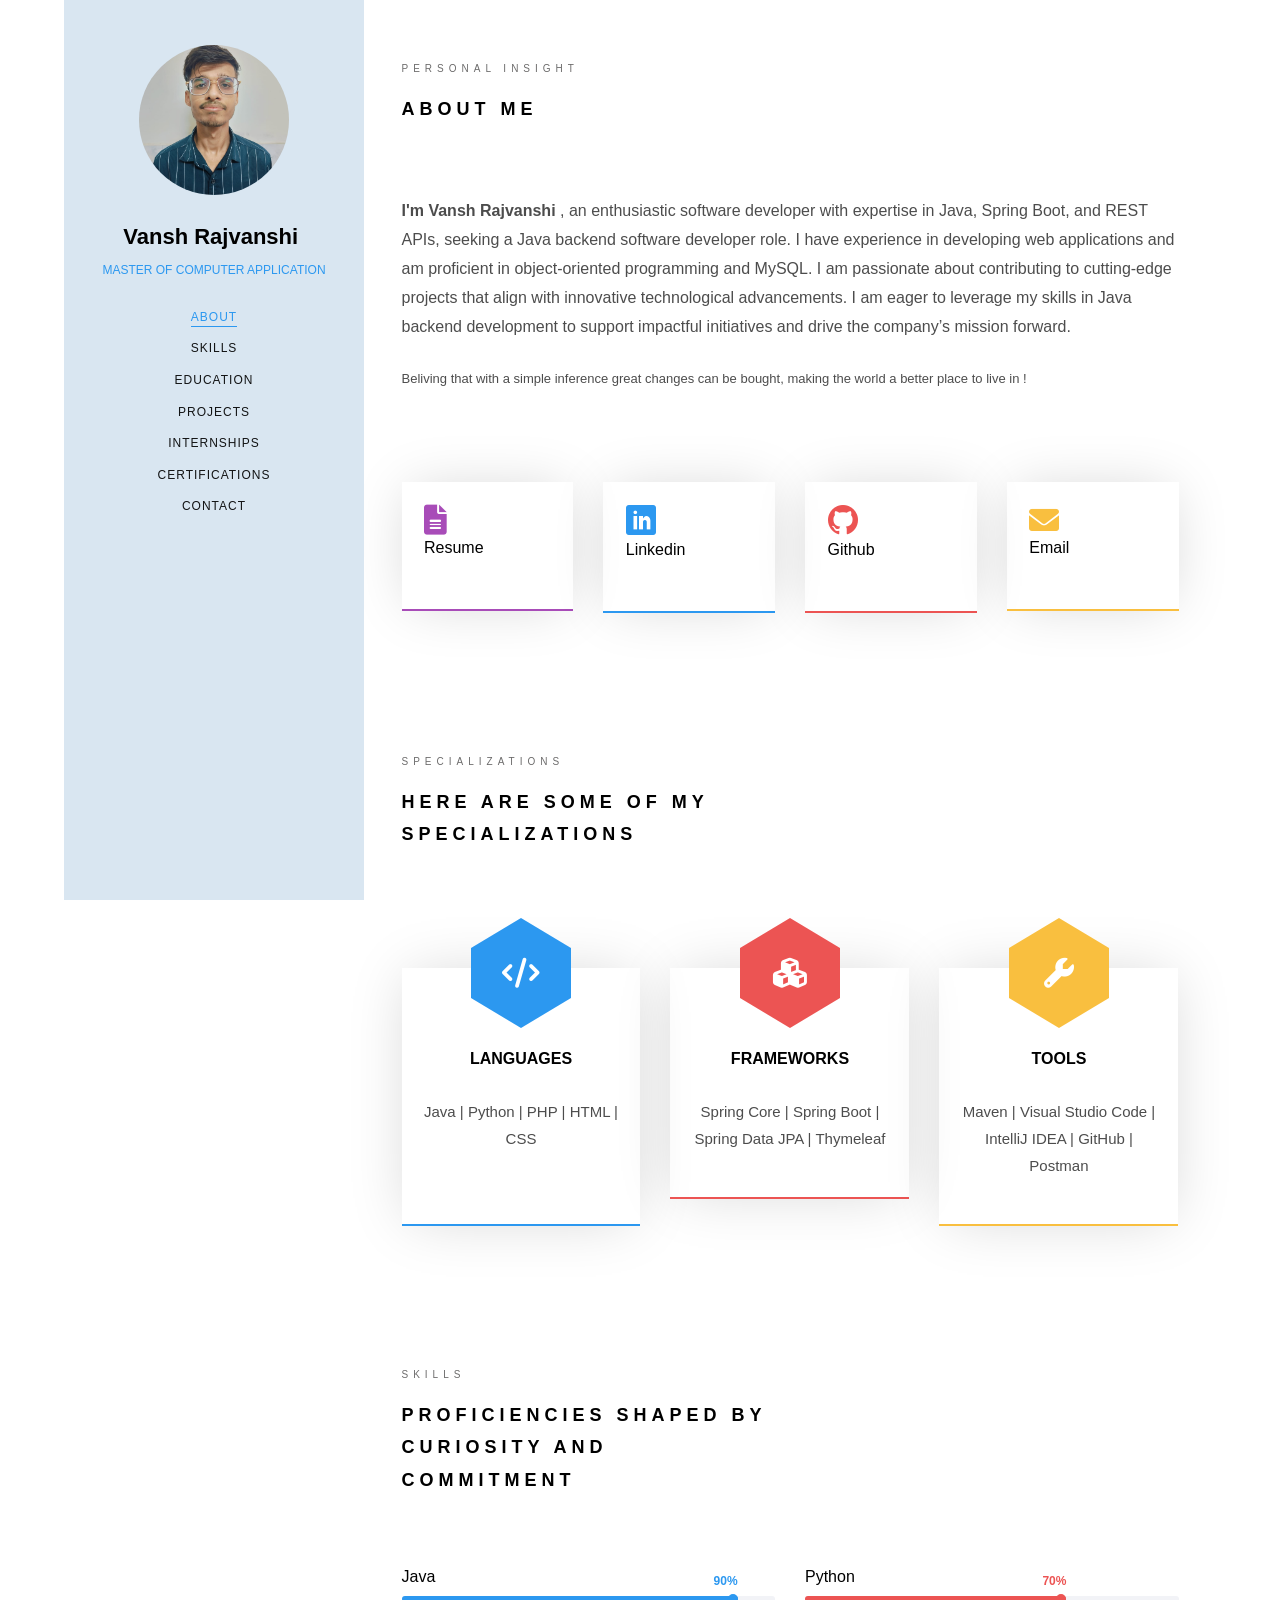
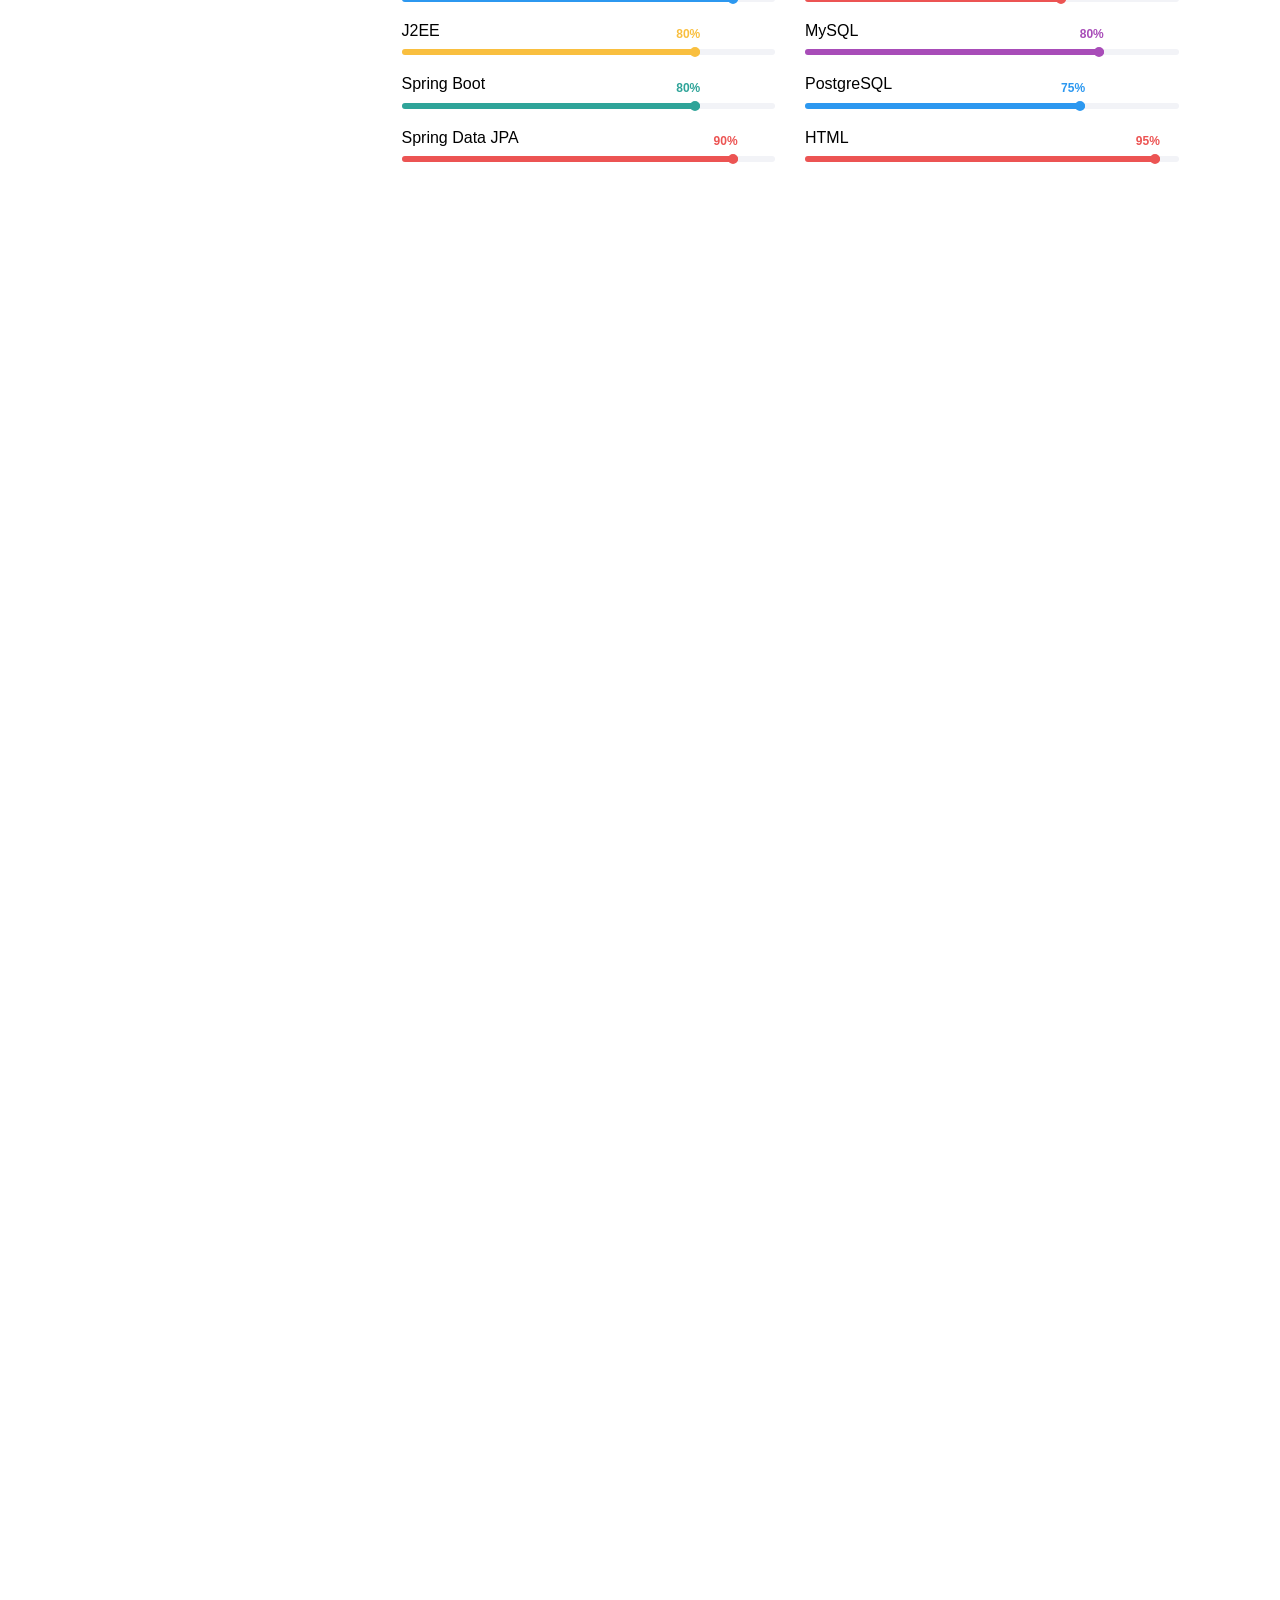
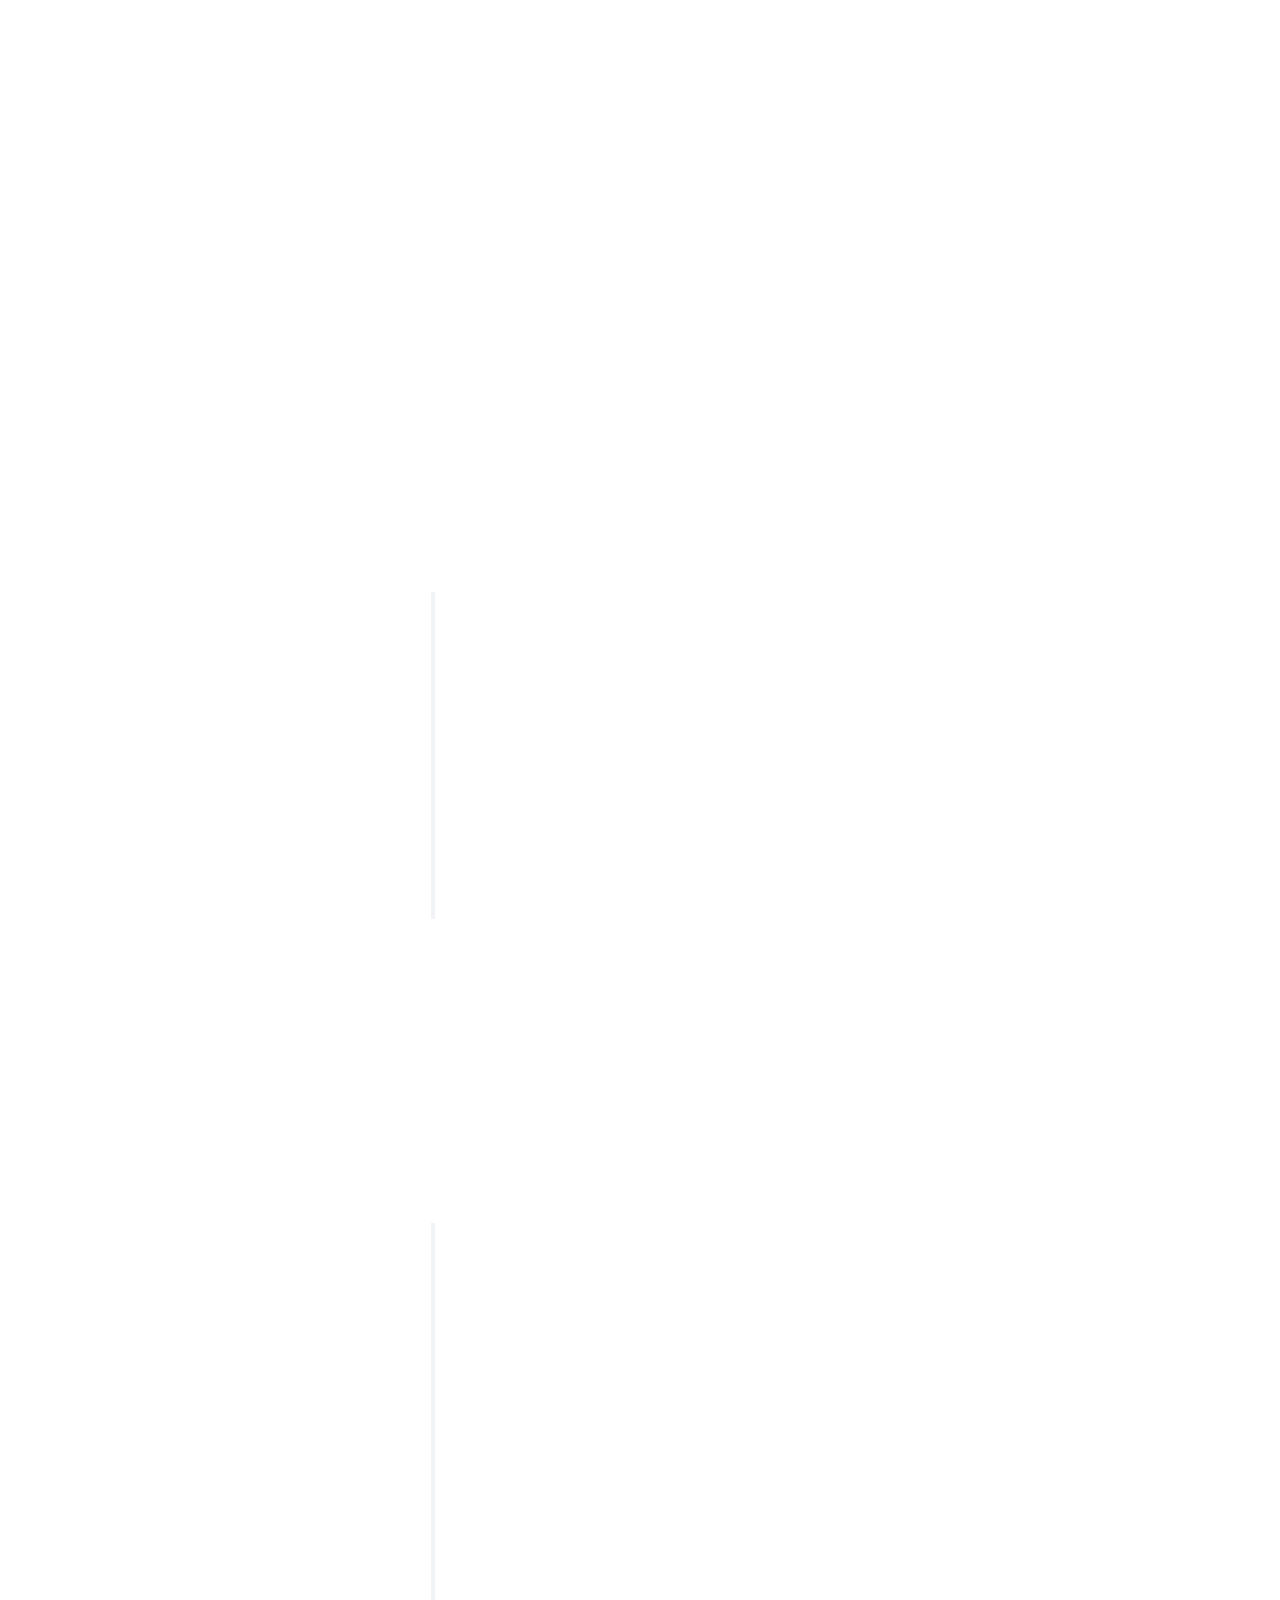
==== commit e5cda6dc: "Update index.html" ====
--- a/index.html
+++ b/index.html
@@ -505,7 +505,7 @@
 							<!-- Remove this div if you have only one specialization -->
 							<div class="col-md-4 text-center animate-box">
 								<div class="services color-2">
-									<a href="https://github.com/vansh-rajvanshi" target="_blank">
+									<a href="https://github.com/vansh-rajvanshi/covid-tracker" target="_blank">
 										<span class="icon">
 											<i class="icon-github"></i>
 										</span>
@@ -761,4 +761,4 @@
 
 </body>
 
-</html>+</html>
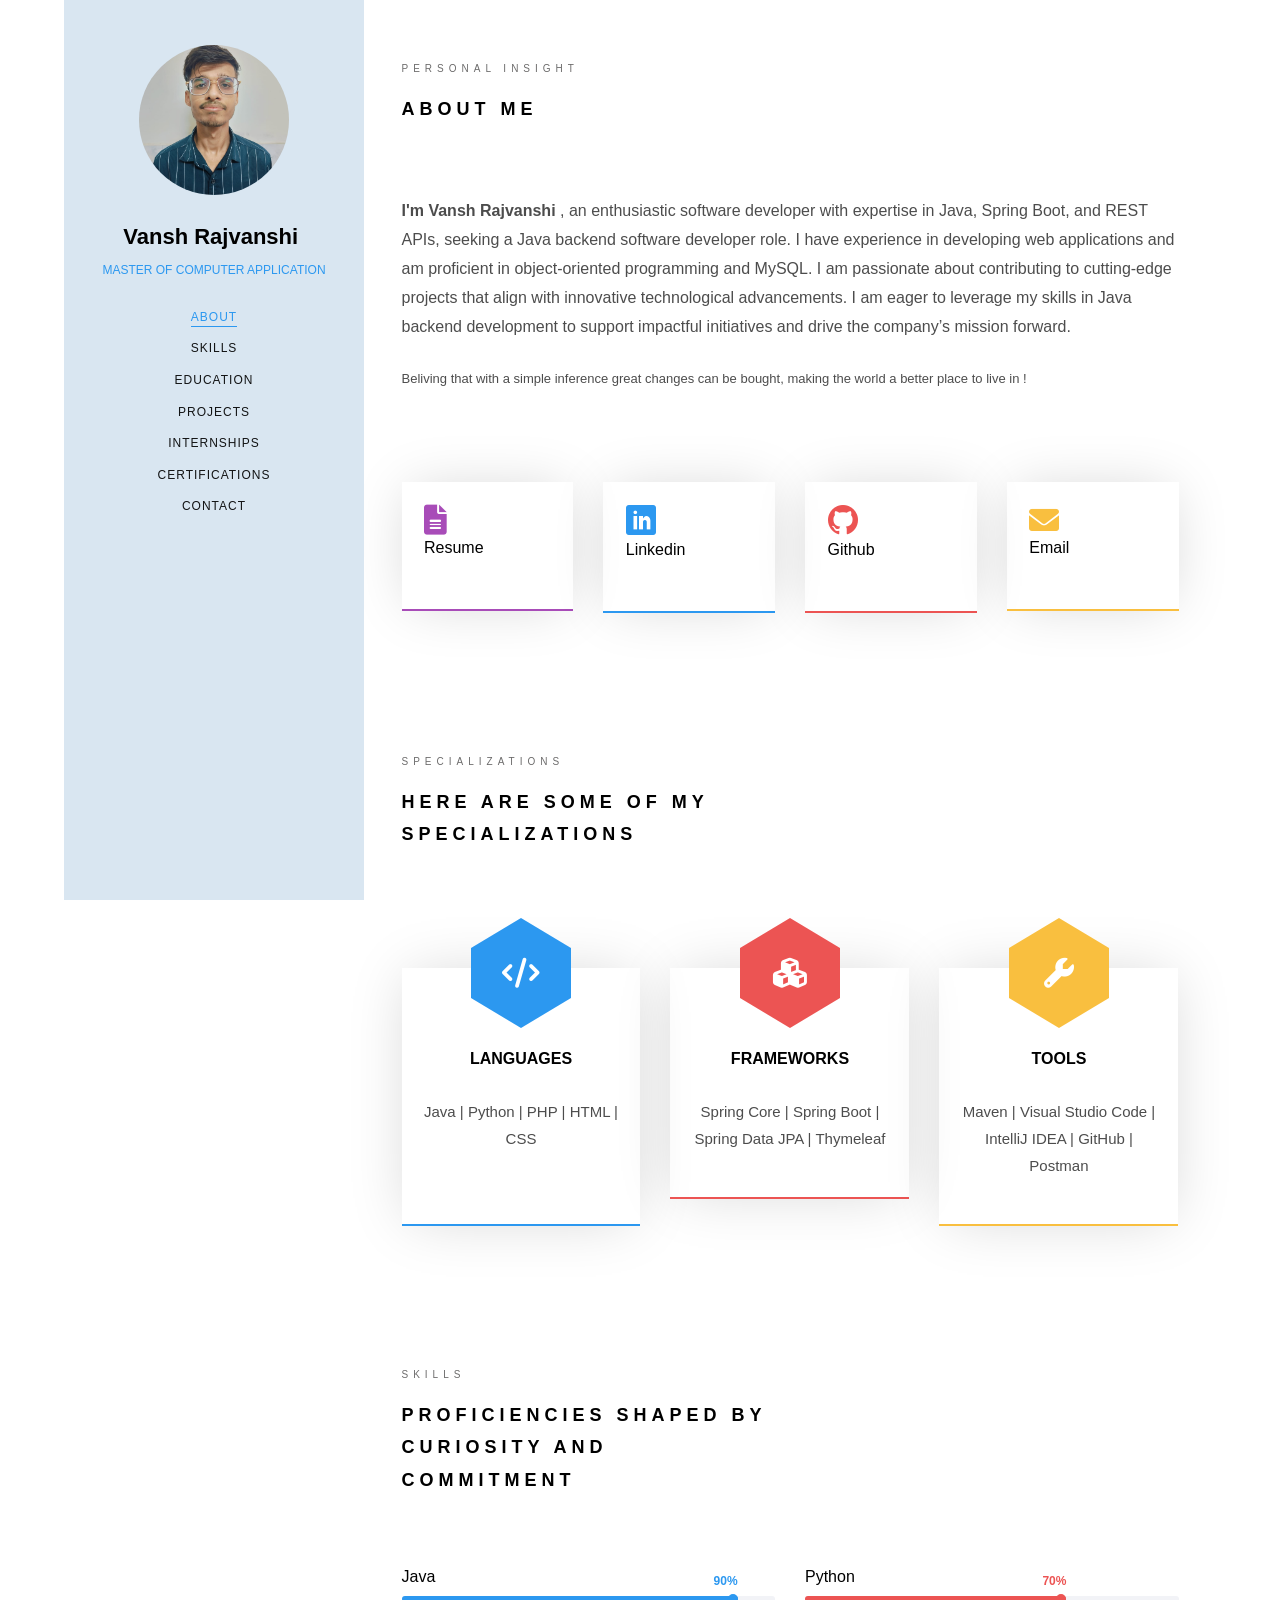
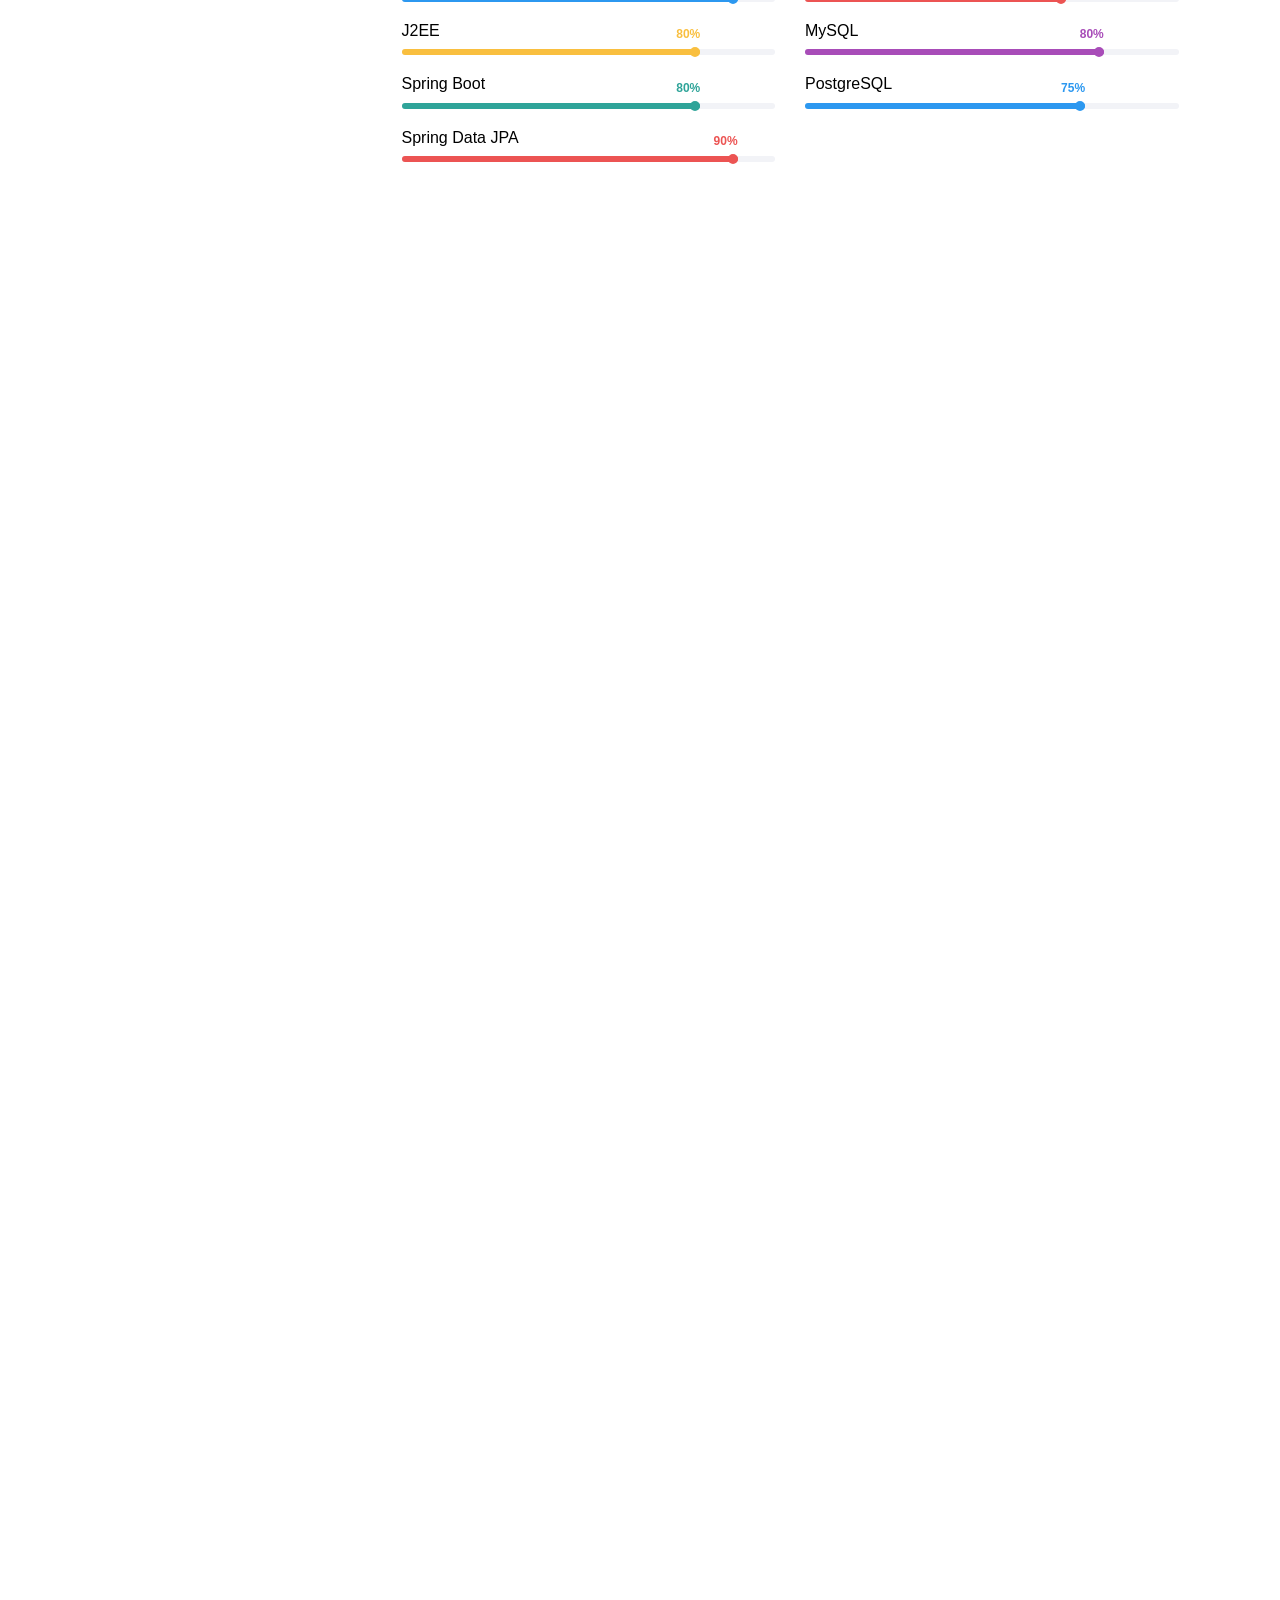
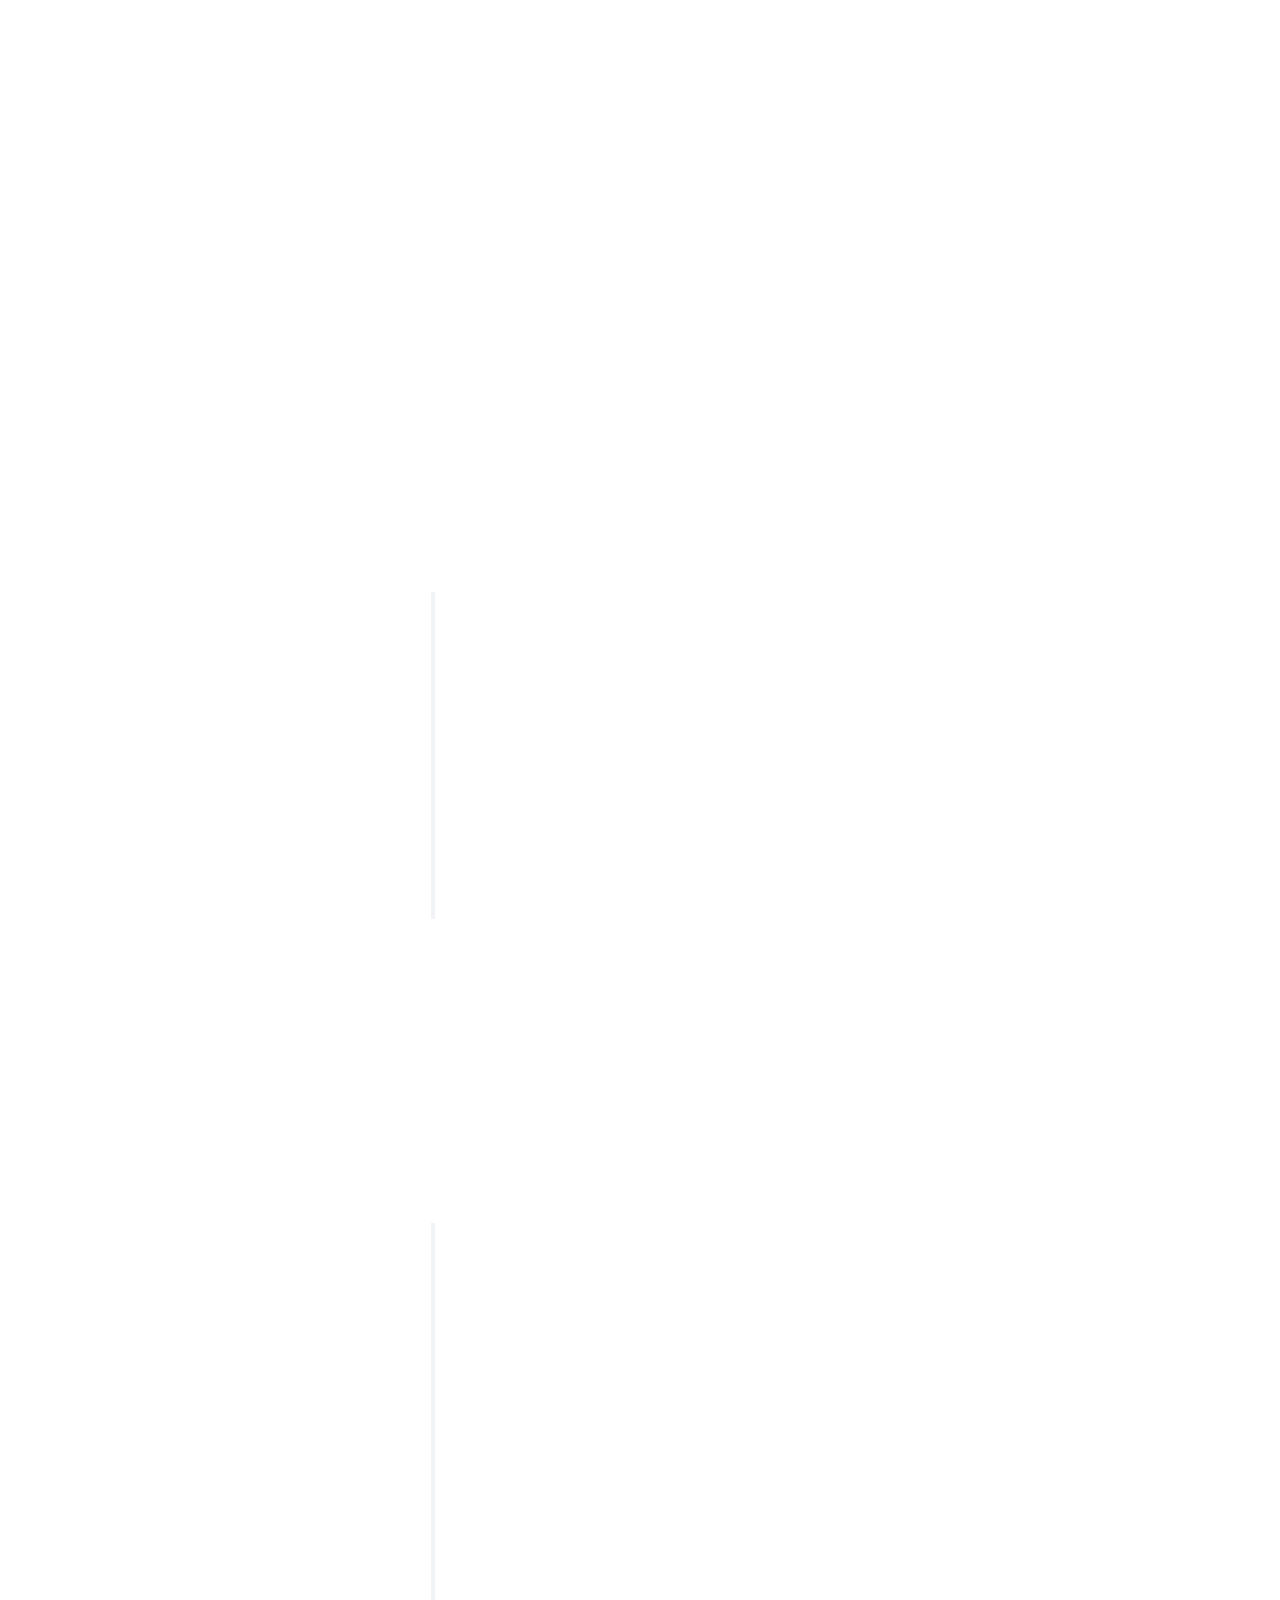
==== commit bebc0a20: "Update index.html" ====
--- a/index.html
+++ b/index.html
@@ -485,7 +485,7 @@
 						<div class="row row-pt-md">
 							<div class="col-md-4 text-center animate-box">
 								<div class="services color-1">
-									<a href="https://github.com/vansh-rajvanshi" target="_blank">
+									<a href="https://ecommerce-latest-n1te.onrender.com/" target="_blank">
 										<span class="icon">
 											<i class="icon-github"></i>
 										</span>
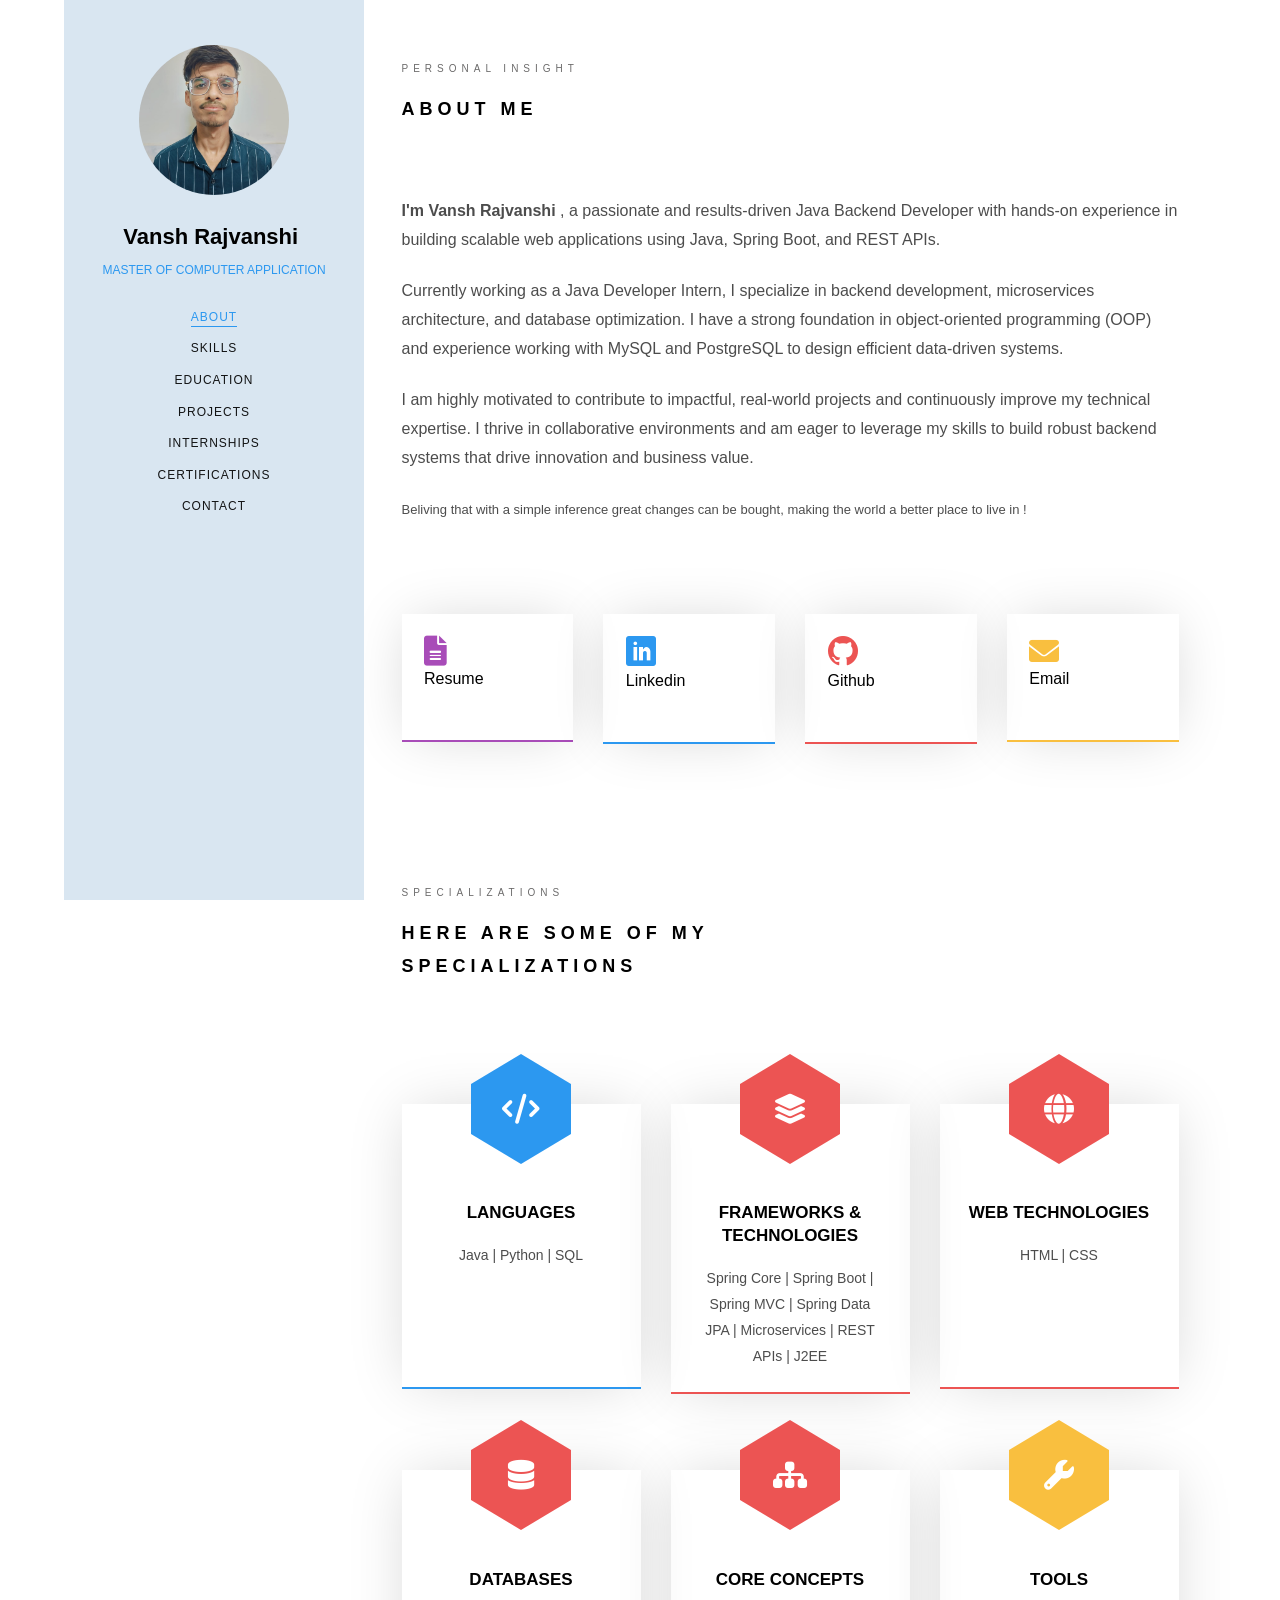
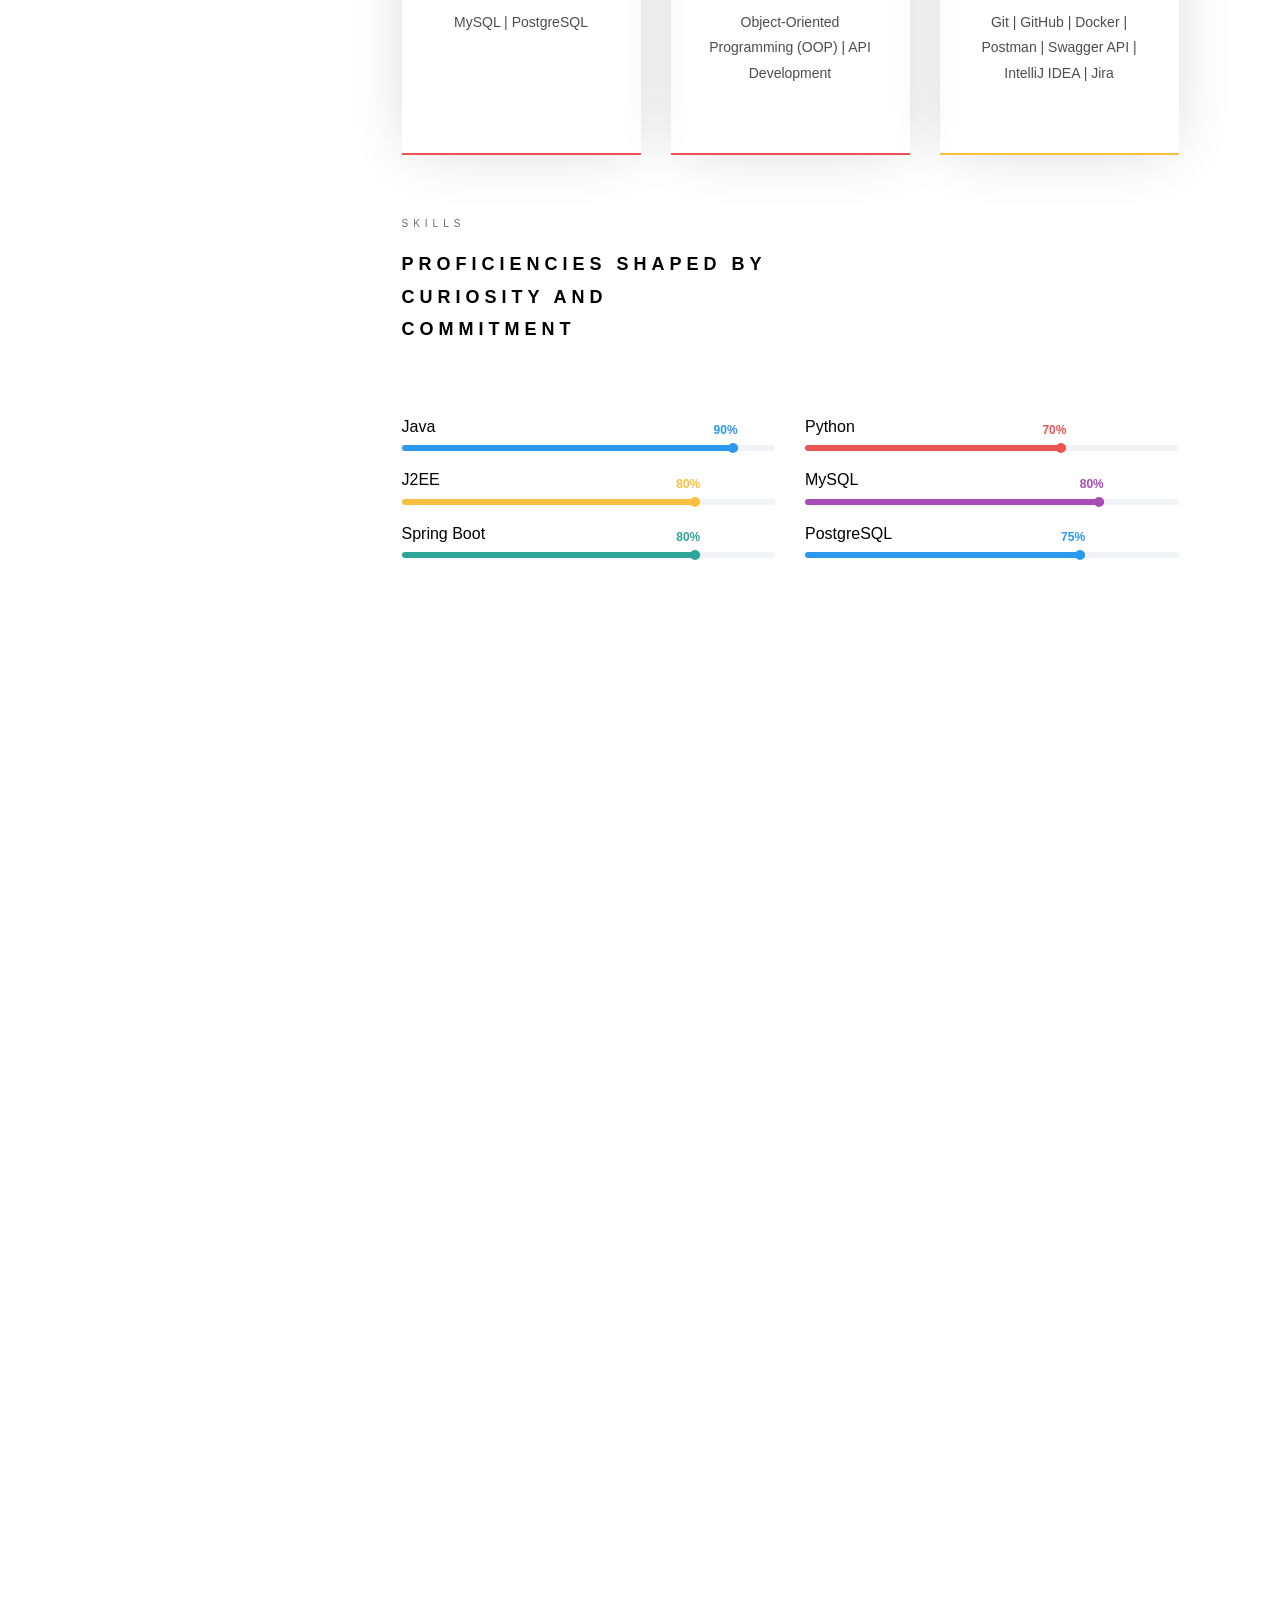
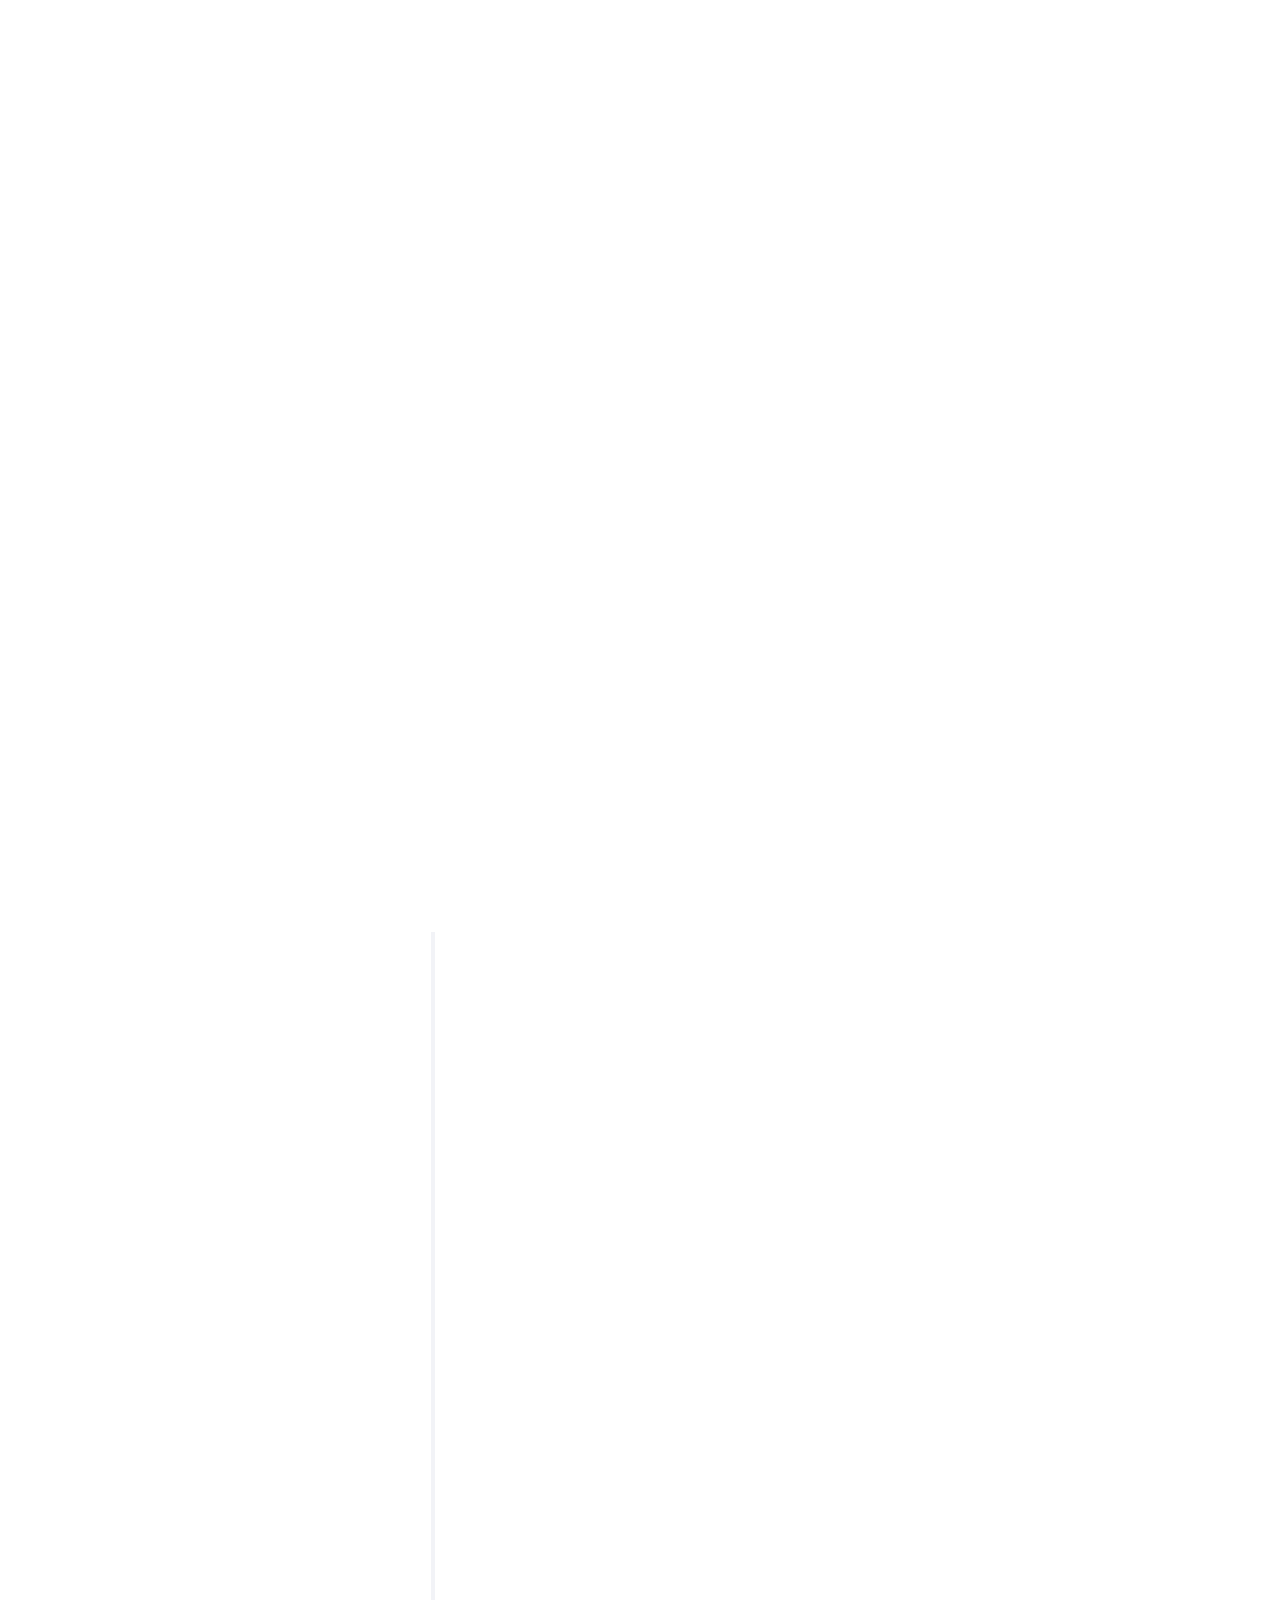
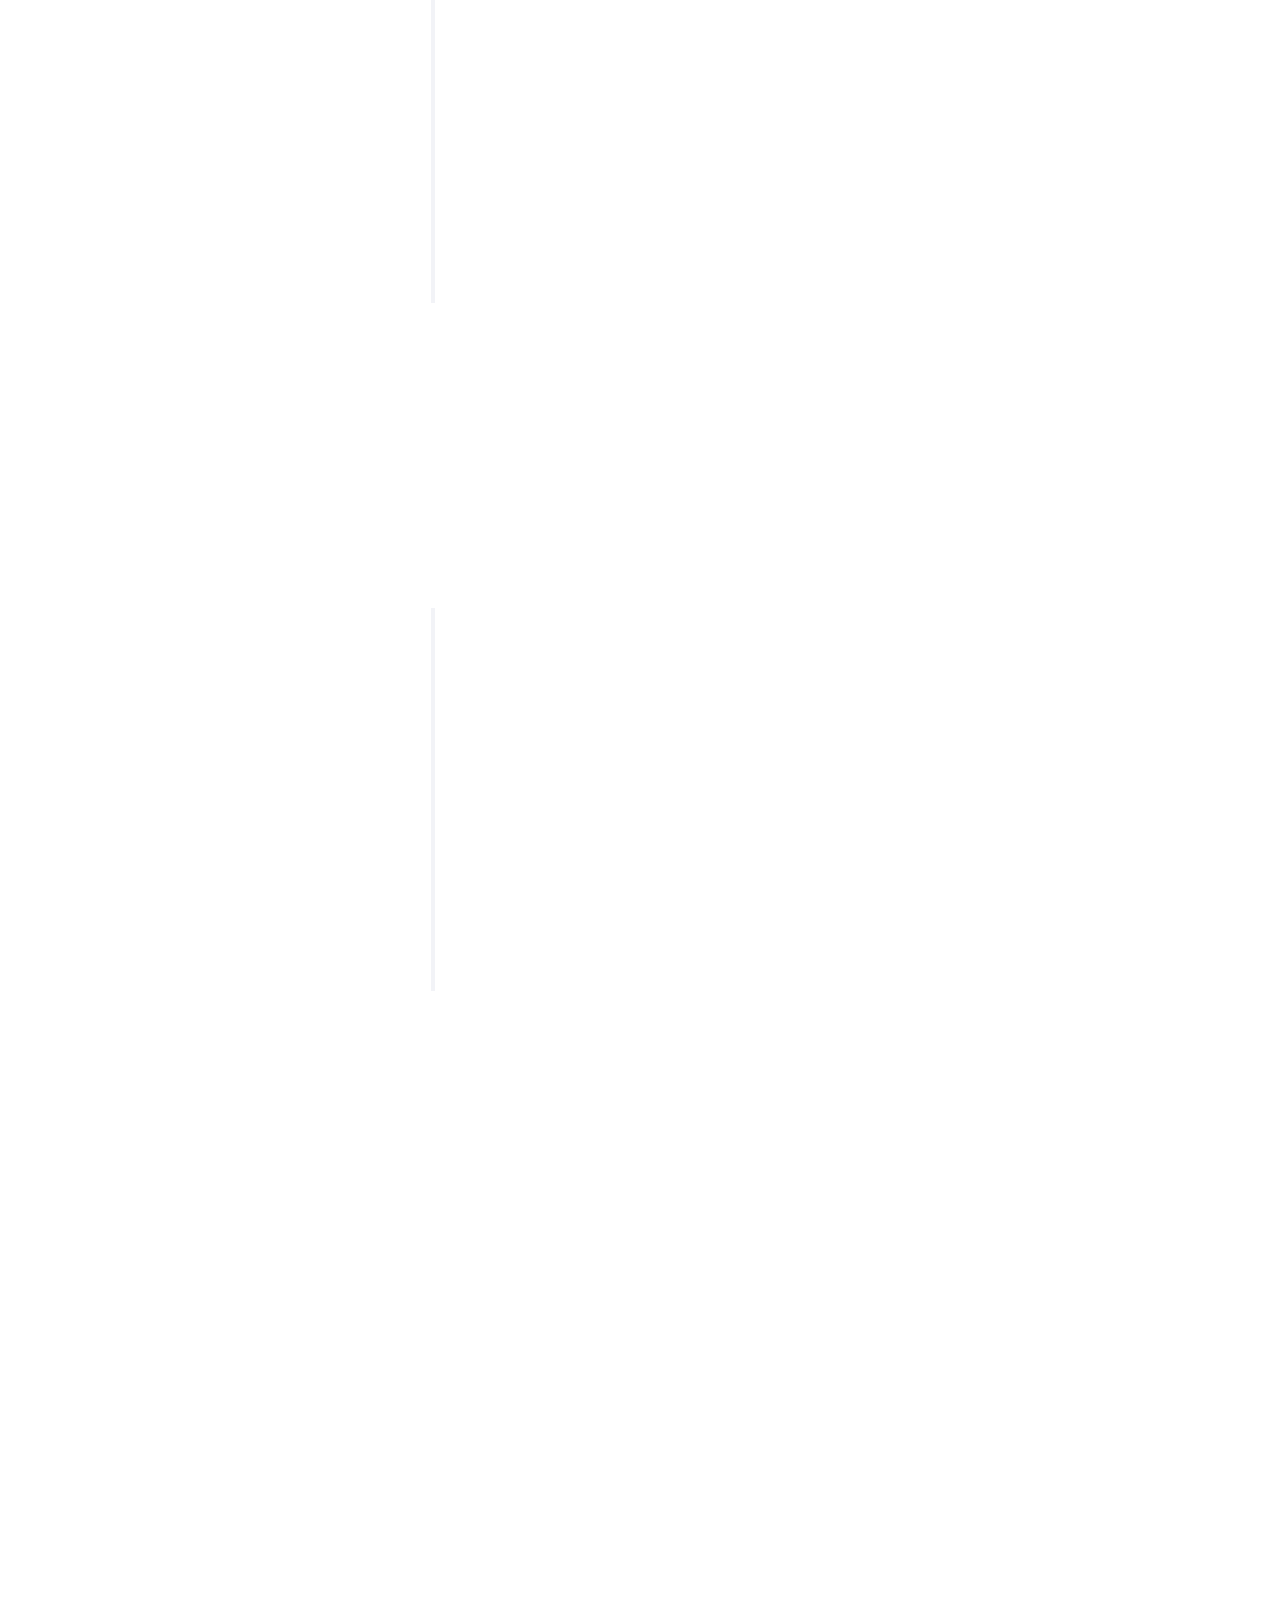
==== commit fd833ff3: "Add New Experience" ====
--- a/index.html
+++ b/index.html
@@ -107,8 +107,15 @@
 											<h2 class="colorlib-heading">About Me</h2>
 											<!-- Change content of paragraph tag -->
 											<p>
-												<font size="3.5"><strong>I'm Vansh Rajvanshi </strong>, an enthusiastic software developer with expertise in Java, Spring Boot, and REST APIs, seeking a Java backend software developer role. I have experience in developing web applications and am proficient in object-oriented programming and MySQL. I am passionate about contributing to cutting-edge projects that align with innovative technological advancements. I am eager to leverage my skills in Java backend development to support impactful initiatives and drive the company’s mission forward.</font>
+												<font size="3.5"><strong>I'm Vansh Rajvanshi </strong>, a passionate and results-driven Java Backend Developer with hands-on experience in building scalable web applications using Java, Spring Boot, and REST APIs.</font>
 											</p>
+											<p>
+												<font size="3.5">Currently working as a Java Developer Intern, I specialize in backend development, microservices architecture, and database optimization. I have a strong foundation in object-oriented programming (OOP) and experience working with MySQL and PostgreSQL to design efficient data-driven systems.</font>
+											</p>
+											<p>
+												<font size="3.5">I am highly motivated to contribute to impactful, real-world projects and continuously improve my technical expertise. I thrive in collaborative environments and am eager to leverage my skills to build robust backend systems that drive innovation and business value.</font>
+											</p>
+											
 											<font size="2.8">Beliving that with a simple inference great changes can be
 												bought, making the world a better place to live in ! </font>
 											<p>&nbsp;<br>&nbsp;</p>
@@ -119,7 +126,7 @@
 								<div class="row">
 									<div class="col-md-3 animate-box" data-animate-effect="fadeInLeft">
 										<!-- Edit google drive Link -->
-										<a href="https://drive.google.com/file/d/1S_hrROeA42HCPHETrf3MMw9Dq-AOpuk0/view?usp=drive_link"
+										<a href="https://drive.google.com/file/d/1GymqboMAeTnC9T7SR2mb-I6cIuxzakAJ/view?usp=drive_link"
 											target="_blank">
 											<div class="services color-4">
 												<span class="icon2">
@@ -181,50 +188,80 @@
 								<h2 class="colorlib-heading">Here are some of my specializations</h2>
 							</div>
 						</div>
-						<div class="row row-pt-md">
-							<div class="col-md-4 text-center animate-box">
+						<div class="skills-services-grid">
+							<div class="specialization-item text-center animate-box">
 								<div class="services color-1">
 									<span class="icon">
 										<i class="fa-solid fa-code"></i>
 									</span>
 									<div class="desc">
-										<!-- Edit content for your specialization -->
 										<h3>Languages</h3>
-										<p>Java | Python | PHP | HTML | CSS
-											<br><br>
-										</p>
-									</div>
-								</div>
-							</div>
-
-							<!-- Remove this div if you have only one specialization -->
-							<div class="col-md-4 text-center animate-box">
+										<p>Java | Python | SQL</p>
+									</div>
+								</div>
+							</div>
+
+							<div class="specialization-item text-center animate-box">
 								<div class="services color-2">
 									<span class="icon">
-										<i class="fa-solid fa-cubes"></i>
+										<i class="fa-solid fa-layer-group"></i>
 									</span>
 									<div class="desc">
-										<!-- Edit content for your specialization -->
-										<h3>Frameworks</h3>
-										<p>Spring Core | Spring Boot | Spring Data JPA | Thymeleaf </p>
-									</div>
-								</div>
-							</div>
-
-							<!-- Remove this div if you have only two specialization -->
-							<div class="col-md-4 text-center animate-box">
+										<h3>Frameworks & Technologies</h3>
+										<p>Spring Core | Spring Boot | Spring MVC | Spring Data JPA | Microservices | REST APIs | J2EE</p>
+									</div>
+								</div>
+							</div>
+
+							<div class="specialization-item text-center animate-box">
+								<div class="services color-2">
+									<span class="icon">
+										<i class="fa-solid fa-globe"></i>
+									</span>
+									<div class="desc">
+										<h3>Web Technologies</h3>
+										<p>HTML | CSS</p>
+									</div>
+								</div>
+							</div>
+
+							<div class="specialization-item text-center animate-box">
+								<div class="services color-2">
+									<span class="icon">
+										<i class="fa-solid fa-database"></i>
+									</span>
+									<div class="desc">
+										<h3>Databases</h3>
+										<p>MySQL | PostgreSQL</p>
+									</div>
+								</div>
+							</div>
+
+							<div class="specialization-item text-center animate-box">
+								<div class="services color-2">
+									<span class="icon">
+										<i class="fa-solid fa-sitemap"></i>
+									</span>
+									<div class="desc">
+										<h3>Core Concepts</h3>
+										<p>Object-Oriented Programming (OOP) | API Development</p>
+									</div>
+								</div>
+							</div>
+
+							<div class="specialization-item text-center animate-box">
 								<div class="services color-3">
 									<span class="icon">
 										<i class="fa-solid fa-wrench"></i>
 									</span>
 									<div class="desc">
-										<!-- Edit content for your specialization -->
 										<h3>Tools</h3>
-										<p>Maven | Visual Studio Code | IntelliJ IDEA | GitHub | Postman</p>
-									</div>
-								</div>
-							</div>
-
+										<p>Git | GitHub | Docker | Postman | Swagger API | IntelliJ IDEA | Jira</p>
+									</div>
+								</div>
+							</div>
+						</div>
+					</div>
 				</section>
 
 
@@ -566,36 +603,51 @@
 											</div>
 											<!-- Edit content based on your Internships -->
 											<div class="timeline-label" , style="background: #e5edf4;">
+												<h2><a href="#">NOI TECHNOLOGIES</a> <span> </span></h2>
+												<p id="project-tool">[Oct, 2025 - Present]</p>
+												<p>• Innovated API solutions using Spring Boot that facilitated access to critical features within applications, directly
+													contributing to an increase of 30% in user engagement through enhanced feature interaction on dashboards.
+												</p>
+												<p>
+													• Reduced interdependency by 40% by decomposing monolithic modules into Microservices, improving system
+													modularity.
+												</p>
+												<p>
+													• Strengthened security by implementing JWT-based authentication and authorization, reducing unauthorized access
+													by 35%.
+												</p>
+												<p>
+													• Optimized database performance by 25% through table redesign and structure realignment.
+												</p>
+												<p>
+													• Maintained 100% data integrity and ensured regulatory compliance via robust validation processes.</p>
+												<p id="project-tool">Java| Spring Boot | Spring Data JPA | Rest APIS | Microservices | MySQL</p>
+											</div>
+										</div>
+									</article>
+									<!-- Edit content based on your Internships or remove article tag -->
+									<article class="timeline-entry animate-box" data-animate-effect="fadeInRight">
+										<div class="timeline-entry-inner">
+											<div class="timeline-icon color-2">
+												<i class="fas fa-laptop-code"></i>
+											</div>
+											<div class="timeline-label" , style="background: #e5edf4;">
 												<h2><a href="#">Omfinitive</a> <span> </span></h2>
 												<p id="project-tool">[May, 2022 - April, 2023]</p>
 												<p>• Acquired practical expertise in frontend development, leveraging HTML, CSS, and JavaScript to create
 													responsive and visually appealing web interfaces.
+												</p>
+												<p>
 													• Contributed to backend development initiatives, effectively utilizing PHP to design and maintain server-side
 													applications.
+												</p>
+												<p>
 													• Engaged in a project-based internship, where I applied technical skills to develop and refine web
 													applications, enhancing functionality and user experience.</p>
 												<p id="project-tool">HTML| CSS | JAVASCRIPT | PHP</p>
 											</div>
 										</div>
 									</article>
-
-									<!-- Edit content based on your Internships or remove article tag -->
-									<!-- <article class="timeline-entry animate-box" data-animate-effect="fadeInRight">
-										<div class="timeline-entry-inner">
-											<div class="timeline-icon color-2">
-												<i class="fas fa-laptop-code"></i>
-											</div>
-											<div class="timeline-label" , style="background: #e5edf4;">
-												<h2><a href="#">Brainy Beam Technologies Pvt Ltd</a> <span> </span></h2>
-												<p id="project-tool">[Oct, 2023 - Jan, 2024]</p>
-												<p>In this internship I learned Machine Learning models like Linear
-													Regression, KMeans Clustering and Logistic Regression and worked on
-													an E-commerce prediction project.</p>
-												<p id="project-tool">Python | Machine Learning | Pipeline</p>
-											</div>
-										</div>
-									</article> -->
-
 									<article class="timeline-entry begin animate-box"
 										data-animate-effect="fadeInBottom">
 										<div class="timeline-entry-inner">
@@ -603,7 +655,6 @@
 											</div>
 										</div>
 									</article>
-
 								</div>
 							</div>
 						</div>
@@ -713,7 +764,7 @@
 										<!-- Edit your contact address -->
 										<div class="addresses">
 											<p class="address-divider">52/1 Nawab Ganj west Hanuman Chowk Muzaffarnagar Uttar Pradesh- 251002</p>
-											<p>751/2 Krishna Puri Muzaffarnagar Uttar Pradesh- 251002</p>
+											<p>BTM 1st Stage Bengaluru 560068</p>
 										</div>
 									</div>
 								</div>
--- a/css/style.css
+++ b/css/style.css
@@ -1110,6 +1110,17 @@
   vertical-align: middle;
 }
 
+.services .icon img {
+  width: 42px;
+  height: 42px;
+  object-fit: contain;
+  display: table-cell;
+  vertical-align: middle;
+  margin: 0 auto;
+  position: relative;
+  z-index: 1;
+}
+
 .services .desc {
   margin-top: 60px;
 }
@@ -1120,6 +1131,61 @@
   text-transform: uppercase;
 }
 
+.services .desc p {
+  line-height: 1.8;
+  margin-bottom: 0;
+}
+
+.skills-services-grid {
+  display: grid;
+  grid-template-columns: repeat(3, minmax(0, 1fr));
+  gap: 36px 30px;
+  align-items: stretch;
+  margin-top: 10px;
+}
+
+.specialization-item {
+  width: 100%;
+  min-width: 0;
+}
+
+.specialization-item .services {
+  width: 100%;
+  min-height: 285px;
+  margin-bottom: 0;
+  margin-top: 40px;
+  padding: 1.75em 1.5em 1.5em;
+  display: flex;
+  flex-direction: column;
+  justify-content: flex-start;
+}
+
+.specialization-item .desc {
+  margin-top: 72px;
+  padding: 0 4px;
+}
+
+.specialization-item .desc h3 {
+  font-size: clamp(17px, 1.15vw, 21px);
+  line-height: 1.35;
+  margin-bottom: 18px;
+}
+
+.specialization-item .desc p {
+  font-size: clamp(14px, 0.98vw, 16px);
+  line-height: 1.85;
+}
+
+@media screen and (max-width: 1199px) {
+  .skills-services-grid {
+    grid-template-columns: repeat(2, minmax(0, 1fr));
+  }
+
+  .specialization-item .services {
+    min-height: 260px;
+  }
+}
+
 .services.color-2 .icon {
   background: #ec5453;
 }
@@ -1178,6 +1244,31 @@
 
 .services.color-6 .icon:after {
   border-color: #4054b2 transparent transparent transparent;
+}
+
+@media screen and (max-width: 768px) {
+  .skills-services-grid {
+    grid-template-columns: 1fr;
+    gap: 28px;
+  }
+
+  .specialization-item .services {
+    min-height: auto;
+    padding: 1.75em 1.2em 1.35em;
+  }
+
+  .specialization-item .desc {
+    margin-top: 68px;
+    padding: 0;
+  }
+
+  .specialization-item .desc h3 {
+    font-size: 18px;
+  }
+
+  .specialization-item .desc p {
+    font-size: 15px;
+  }
 }
 
 .progress-wrap h3 {
@@ -2208,4 +2299,4 @@
 
 .js .animate-box {
   opacity: 0;
-}+}
